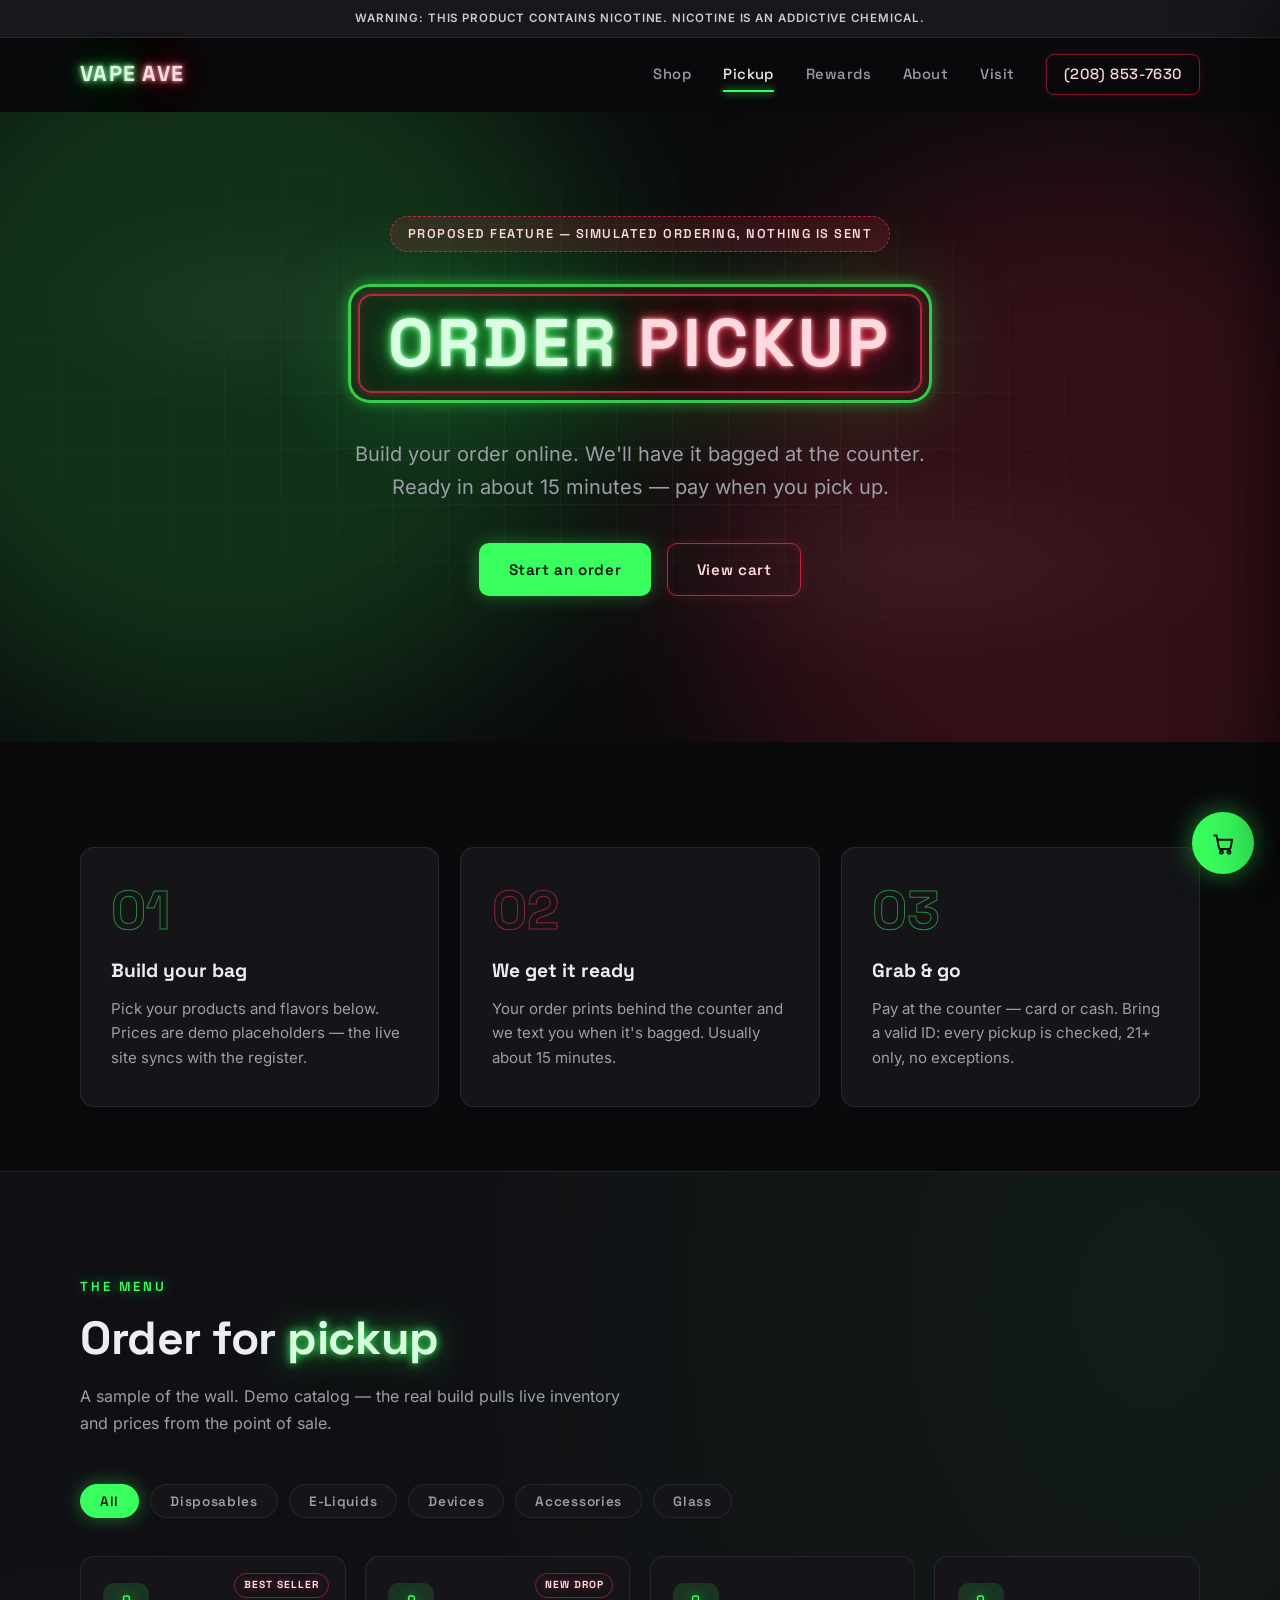
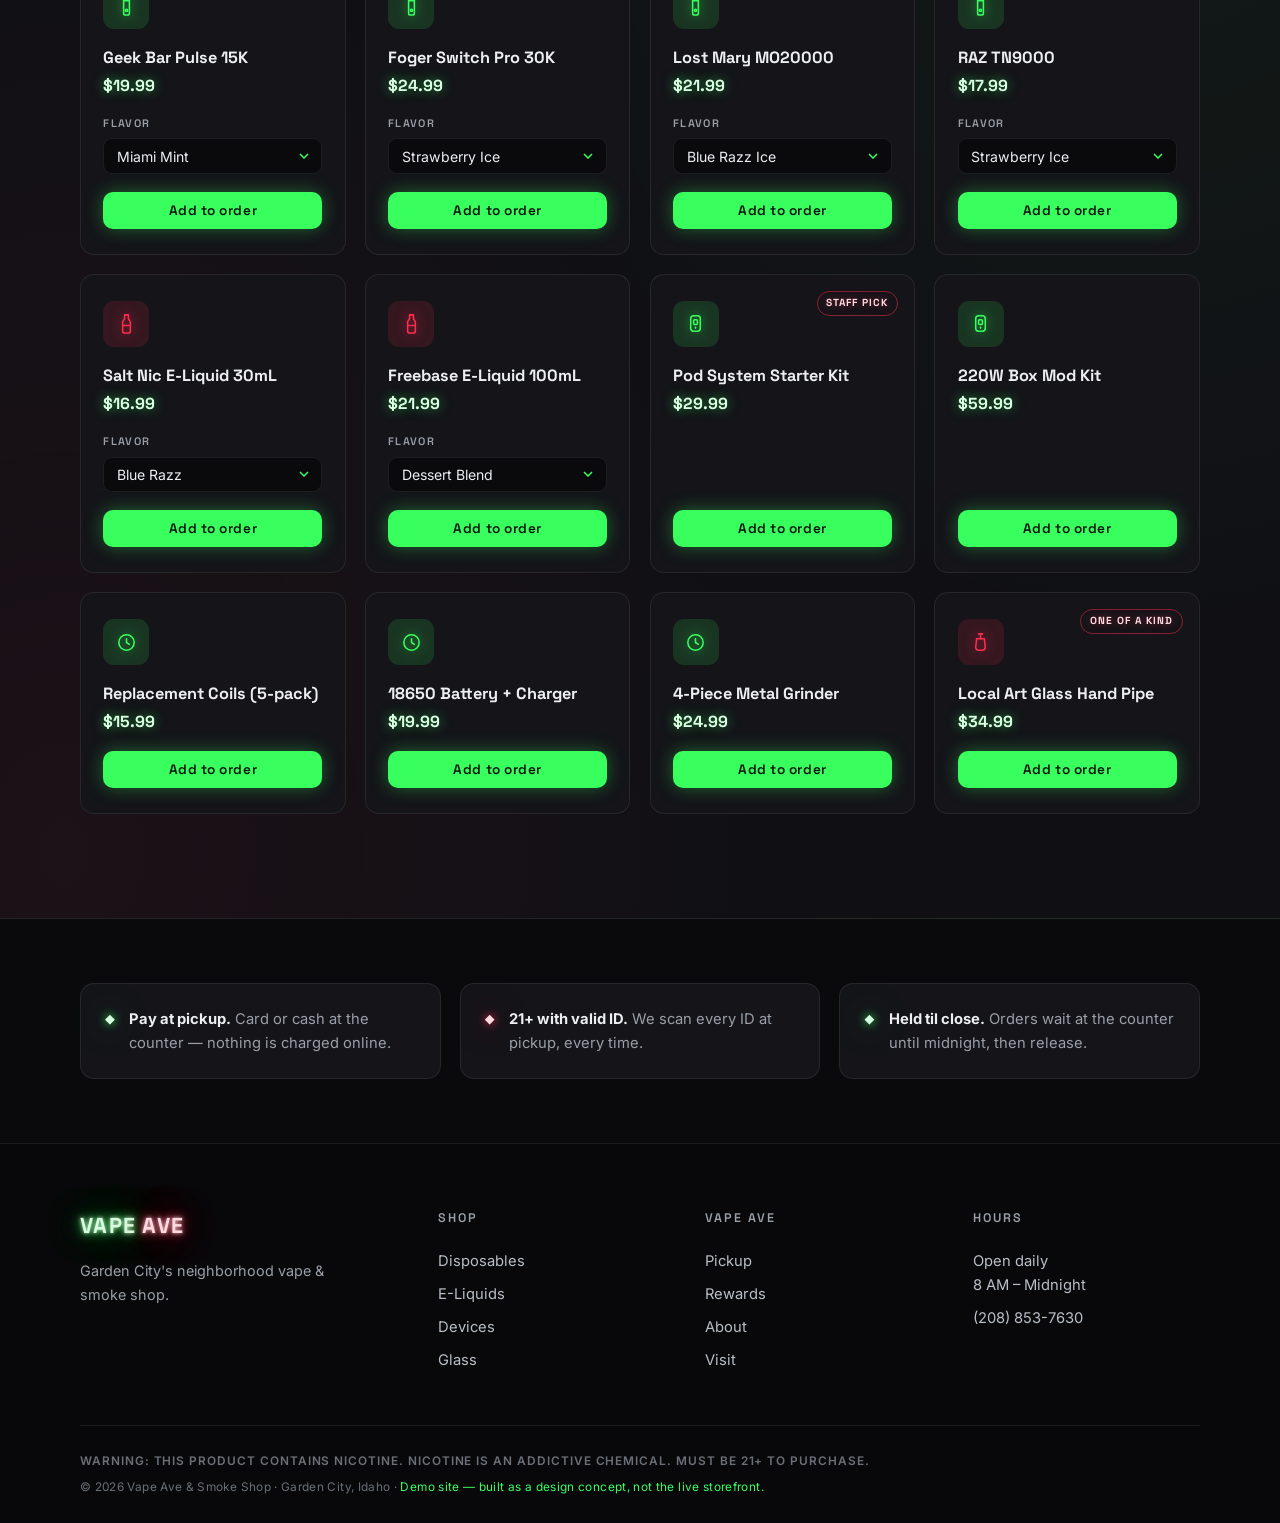
==== order.html @ 8b360c0e "Add neon flicker/vapor animation system and simulated pickup ordering Animations: neon power-on stut" ====
<!DOCTYPE html>
<html lang="en">
<head>
  <meta charset="UTF-8">
  <meta name="viewport" content="width=device-width, initial-scale=1.0">
  <title>Order Pickup — Vape Ave, Garden City, Idaho</title>
  <meta name="description" content="Order ahead from Vape Ave & Smoke Shop and skip the line. Build your order online, pick up at the counter in Garden City, Idaho. Pay at pickup — 21+ with valid ID.">
  <link rel="preload" href="fonts/space-grotesk-var.woff2" as="font" type="font/woff2" crossorigin>
  <link rel="preload" href="fonts/inter-var.woff2" as="font" type="font/woff2" crossorigin>
  <link rel="stylesheet" href="css/style.css">
  <link rel="icon" href="data:image/svg+xml,<svg xmlns='http://www.w3.org/2000/svg' viewBox='0 0 100 100'><text y='.9em' font-size='90'>💨</text></svg>">
</head>
<body>

  <!-- ============ NICOTINE WARNING BAR ============ -->
  <div class="warning-bar" role="note">
    WARNING: This product contains nicotine. Nicotine is an addictive chemical.
  </div>

  <!-- ============ NAV ============ -->
  <header class="nav" id="nav">
    <div class="container nav__inner">
      <a href="index.html" class="nav__logo" aria-label="Vape Ave home">
        <span class="sign sign--nav">
          <span class="sign__green">VAPE</span><span class="sign__red">AVE</span>
        </span>
      </a>
      <nav class="nav__links" id="navLinks" aria-label="Main navigation">
        <a href="index.html#shop">Shop</a>
        <a href="order.html" class="is-active">Pickup</a>
        <a href="rewards.html">Rewards</a>
        <a href="index.html#about">About</a>
        <a href="index.html#visit">Visit</a>
        <a href="tel:+12088537630" class="nav__phone">(208) 853-7630</a>
      </nav>
      <button class="nav__burger" id="navBurger" aria-label="Toggle menu" aria-expanded="false">
        <span></span><span></span><span></span>
      </button>
    </div>
  </header>

  <main>

    <!-- ============ PICKUP HERO ============ -->
    <section class="hero hero--sub">
      <div class="hero__glow hero__glow--green" aria-hidden="true"></div>
      <div class="hero__glow hero__glow--red" aria-hidden="true"></div>
      <div class="hero__grid" aria-hidden="true"></div>
      <div class="hero__cloud hero__cloud--1" aria-hidden="true"></div>
      <div class="hero__cloud hero__cloud--2" aria-hidden="true"></div>
      <div class="hero__vapor" aria-hidden="true">
        <i></i><i></i><i></i><i></i><i></i><i></i><i></i>
      </div>
      <div class="container hero__inner">
        <p class="concept-badge reveal">Proposed feature — simulated ordering, nothing is sent</p>
        <h1 class="hero__sign reveal" aria-label="Order Pickup">
          <span class="sign sign--hero sign--rewards">
            <span class="sign__green">ORDER</span> <span class="sign__red flicker">PICKUP</span>
          </span>
        </h1>
        <p class="hero__tagline reveal">Build your order online. We'll have it bagged at the counter.<br>
        Ready in about 15 minutes — pay when you pick up.</p>
        <div class="hero__cta reveal">
          <a href="#menu" class="btn btn--green">Start an order</a>
          <button class="btn btn--red-outline" data-cart-open>View cart <span class="cart-count" data-cart-count hidden>0</span></button>
        </div>
      </div>
    </section>

    <!-- ============ HOW PICKUP WORKS ============ -->
    <section class="section section--tight">
      <div class="container">
        <div class="steps">
          <div class="step reveal">
            <span class="step__num">01</span>
            <h3>Build your bag</h3>
            <p>Pick your products and flavors below. Prices are demo placeholders — the live site syncs with the register.</p>
          </div>
          <div class="step reveal">
            <span class="step__num">02</span>
            <h3>We get it ready</h3>
            <p>Your order prints behind the counter and we text you when it's bagged. Usually about 15 minutes.</p>
          </div>
          <div class="step reveal">
            <span class="step__num">03</span>
            <h3>Grab &amp; go</h3>
            <p>Pay at the counter — card or cash. Bring a valid ID: every pickup is checked, 21+ only, no exceptions.</p>
          </div>
        </div>
      </div>
    </section>

    <!-- ============ MENU ============ -->
    <section class="section section--menu" id="menu">
      <div class="container">
        <p class="section__eyebrow reveal">The menu</p>
        <h2 class="section__title reveal">Order for <span class="glow-green">pickup</span></h2>
        <p class="section__lede reveal">A sample of the wall. Demo catalog — the real build pulls live inventory and prices from the point of sale.</p>

        <div class="menu-filters reveal" role="tablist" aria-label="Filter products" id="menuFilters">
          <button class="menu-filter is-active" data-filter="all">All</button>
          <button class="menu-filter" data-filter="disposables">Disposables</button>
          <button class="menu-filter" data-filter="eliquids">E-Liquids</button>
          <button class="menu-filter" data-filter="devices">Devices</button>
          <button class="menu-filter" data-filter="accessories">Accessories</button>
          <button class="menu-filter" data-filter="glass">Glass</button>
        </div>

        <div class="product-grid" id="productGrid"><!-- rendered by js/order.js --></div>
      </div>
    </section>

    <!-- ============ PICKUP FINE PRINT ============ -->
    <section class="section section--tight">
      <div class="container">
        <div class="pickup-notes reveal">
          <div class="pickup-note"><i class="glow-green">◆</i><p><strong>Pay at pickup.</strong> Card or cash at the counter — nothing is charged online.</p></div>
          <div class="pickup-note"><i class="glow-red">◆</i><p><strong>21+ with valid ID.</strong> We scan every ID at pickup, every time.</p></div>
          <div class="pickup-note"><i class="glow-green">◆</i><p><strong>Held til close.</strong> Orders wait at the counter until midnight, then release.</p></div>
        </div>
      </div>
    </section>

  </main>

  <!-- ============ CART FAB ============ -->
  <button class="cart-fab" data-cart-open aria-label="Open cart">
    <svg viewBox="0 0 24 24" aria-hidden="true"><path d="M4 5h2l2.2 11.2a1.6 1.6 0 0 0 1.6 1.3h7.6a1.6 1.6 0 0 0 1.6-1.3L20.5 9H7"/><circle cx="10.5" cy="20.5" r="1.4"/><circle cx="17.5" cy="20.5" r="1.4"/></svg>
    <span class="cart-count" data-cart-count hidden>0</span>
  </button>

  <!-- ============ CART DRAWER ============ -->
  <div class="cart-overlay" id="cartOverlay" hidden></div>
  <aside class="cart" id="cartDrawer" aria-label="Pickup order cart" aria-hidden="true">

    <!-- Cart view -->
    <div class="cart__view" id="cartView">
      <header class="cart__head">
        <h2>Your pickup order</h2>
        <button class="cart__close" id="cartClose" aria-label="Close cart">✕</button>
      </header>

      <div class="cart__empty" id="cartEmpty">
        <span aria-hidden="true">💨</span>
        <p>Nothing in the bag yet.</p>
        <button class="btn btn--green btn--sm" id="cartBrowse">Browse the menu</button>
      </div>

      <div class="cart__body" id="cartBody" hidden>
        <ul class="cart__items" id="cartItems"></ul>

        <div class="cart__totals">
          <div class="cart__row"><span>Subtotal</span><strong id="cartSubtotal">$0.00</strong></div>
          <div class="cart__row cart__row--points"><span>◆ Vape Ave Rewards</span><span id="cartPoints">earns 0 pts</span></div>
          <p class="cart__tax-note">Tax calculated at the register. Pay at pickup — card or cash.</p>
        </div>

        <form class="cart__form" id="pickupForm" novalidate>
          <div class="cart__field">
            <label for="puName">Name for the order</label>
            <input type="text" id="puName" placeholder="Ada Countyson" autocomplete="off" required>
          </div>
          <div class="cart__field">
            <label for="puPhone">Mobile (for the "it's ready" text)</label>
            <input type="tel" id="puPhone" placeholder="(208) 555-0134" autocomplete="off" required>
          </div>
          <div class="cart__field">
            <label for="puTime">Pickup time</label>
            <select id="puTime">
              <option value="asap">ASAP — ready in ~15 min</option>
              <option value="30">In 30 minutes</option>
              <option value="60">In 1 hour</option>
              <option value="tonight">This evening</option>
            </select>
          </div>
          <p class="cart__error" id="cartError" hidden></p>
          <button type="submit" class="btn btn--green cart__submit">Place pickup order (demo)</button>
          <p class="cart__disclaimer">Simulated checkout — no order is sent, nothing is stored.</p>
        </form>
      </div>
    </div>

    <!-- Confirmation view -->
    <div class="cart__view cart__confirm" id="cartConfirm" hidden>
      <header class="cart__head">
        <h2>Order in!</h2>
        <button class="cart__close" id="confirmClose" aria-label="Close cart">✕</button>
      </header>
      <div class="confirm">
        <div class="confirm__check" aria-hidden="true">✓</div>
        <p class="confirm__num" id="confirmNum">VA-0000</p>
        <p class="confirm__ready" id="confirmReady">Ready around —</p>
        <div class="confirm__details">
          <p><strong id="confirmName">—</strong>, we'll text <strong id="confirmPhone">—</strong> the moment it's bagged.</p>
          <p>Vape Ave &amp; Smoke Shop<br>7470 W State St, Garden City, ID<br>
          <a class="visit__link" href="https://maps.google.com/?q=Vape+Ave+%26+Smoke+Shop+7470+W+State+St+Garden+City+ID+83714" target="_blank" rel="noopener">Get directions →</a></p>
          <p class="confirm__id">Bring a valid ID — 21+ only. Pay at the counter.</p>
        </div>
        <p class="cart__disclaimer">This was a simulation — no order was actually placed.</p>
        <button class="btn btn--red-outline btn--sm" id="confirmReset">Start a new demo order</button>
      </div>
    </div>
  </aside>

  <!-- Add-to-cart toast -->
  <div class="toast" id="toast" role="status" aria-live="polite"></div>

  <!-- ============ FOOTER ============ -->
  <footer class="footer">
    <div class="container footer__inner">
      <div class="footer__brand">
        <span class="sign sign--nav"><span class="sign__green">VAPE</span><span class="sign__red">AVE</span></span>
        <p>Garden City's neighborhood vape &amp; smoke shop.</p>
      </div>
      <div class="footer__col">
        <h4>Shop</h4>
        <a href="index.html#shop">Disposables</a>
        <a href="index.html#shop">E-Liquids</a>
        <a href="index.html#shop">Devices</a>
        <a href="index.html#shop">Glass</a>
      </div>
      <div class="footer__col">
        <h4>Vape Ave</h4>
        <a href="order.html">Pickup</a>
        <a href="rewards.html">Rewards</a>
        <a href="index.html#about">About</a>
        <a href="index.html#visit">Visit</a>
      </div>
      <div class="footer__col">
        <h4>Hours</h4>
        <p>Open daily<br>8 AM – Midnight</p>
        <a href="tel:+12088537630">(208) 853-7630</a>
      </div>
    </div>
    <div class="container footer__legal">
      <p>WARNING: This product contains nicotine. Nicotine is an addictive chemical. Must be 21+ to purchase.</p>
      <p>© 2026 Vape Ave &amp; Smoke Shop · Garden City, Idaho · <span class="footer__demo">Demo site — built as a design concept, not the live storefront.</span></p>
    </div>
  </footer>

  <script src="js/main.js"></script>
  <script src="js/order.js"></script>
</body>
</html>
---- css/style.css ----
/* ==========================================================================
   VAPE AVE — Garden City, Idaho
   Dual-tone neon (green × red) on deep charcoal.
   ========================================================================== */

/* Self-hosted variable fonts (latin subset) */
@font-face {
  font-family: "Space Grotesk";
  font-style: normal;
  font-weight: 300 700;
  font-display: swap;
  src: url("../fonts/space-grotesk-var.woff2") format("woff2");
}

@font-face {
  font-family: "Inter";
  font-style: normal;
  font-weight: 100 900;
  font-display: swap;
  src: url("../fonts/inter-var.woff2") format("woff2");
}

:root {
  /* Palette */
  --bg: #0a0a0c;
  --bg-raise: #101014;
  --bg-card: #141419;
  --line: rgba(255, 255, 255, 0.08);
  --text: #eceef1;
  --text-dim: #9a9fa8;

  /* Neon green */
  --green: #39ff5e;
  --green-soft: rgba(57, 255, 94, 0.55);
  --green-faint: rgba(57, 255, 94, 0.14);

  /* Neon red */
  --red: #ff2d4d;
  --red-soft: rgba(255, 45, 77, 0.55);
  --red-faint: rgba(255, 45, 77, 0.14);

  /* Type */
  --font-display: "Space Grotesk", system-ui, sans-serif;
  --font-body: "Inter", system-ui, sans-serif;

  --radius: 14px;
  --ease: cubic-bezier(0.22, 1, 0.36, 1);
}

* { margin: 0; padding: 0; box-sizing: border-box; }

html { scroll-behavior: smooth; scroll-padding-top: 90px; }

body {
  background: var(--bg);
  color: var(--text);
  font-family: var(--font-body);
  font-size: 16px;
  line-height: 1.65;
  -webkit-font-smoothing: antialiased;
  overflow-x: hidden;
}

img { max-width: 100%; display: block; }
a { color: inherit; text-decoration: none; }

[hidden] { display: none !important; }

.container {
  width: min(1120px, 92%);
  margin-inline: auto;
}

::selection { background: var(--green); color: #04140a; }

/* ==========================================================================
   NEON SIGN WORDMARK
   ========================================================================== */

.sign {
  font-family: var(--font-display);
  font-weight: 700;
  letter-spacing: 0.06em;
  display: inline-flex;
  align-items: baseline;
  gap: 0.28em;
  white-space: nowrap;
}

.sign__green {
  color: #d7ffe0;
  text-shadow:
    0 0 4px rgba(215, 255, 224, 0.9),
    0 0 12px var(--green),
    0 0 32px var(--green-soft),
    0 0 72px rgba(57, 255, 94, 0.35);
}

.sign__red {
  color: #ffd9df;
  text-shadow:
    0 0 4px rgba(255, 217, 223, 0.9),
    0 0 12px var(--red),
    0 0 32px var(--red-soft),
    0 0 72px rgba(255, 45, 77, 0.35);
}

/* Hero sign: framed like a real storefront sign */
.sign--hero {
  font-size: clamp(3rem, 9.5vw, 6.5rem);
  line-height: 1.05;
  padding: 0.32em 0.55em;
  border: 3px solid rgba(57, 255, 94, 0.8);
  border-radius: 22px;
  position: relative;
  box-shadow:
    0 0 14px rgba(57, 255, 94, 0.45),
    inset 0 0 22px rgba(57, 255, 94, 0.12),
    0 0 90px rgba(57, 255, 94, 0.18);
  background: rgba(8, 12, 9, 0.35);
  backdrop-filter: blur(2px);
}

.sign--hero::after {
  content: "";
  position: absolute;
  inset: 7px;
  border: 2px solid rgba(255, 45, 77, 0.65);
  border-radius: 14px;
  box-shadow:
    0 0 12px rgba(255, 45, 77, 0.4),
    inset 0 0 18px rgba(255, 45, 77, 0.12);
  pointer-events: none;
}

.sign--rewards { font-size: clamp(2rem, 6.5vw, 4.2rem); white-space: normal; text-align: center; }

.sign--nav { font-size: 1.35rem; }
.sign--small { font-size: 2rem; }
.sign--card { font-size: 1rem; }

/* --- Neon animation system ------------------------------------------------
   Power-on stutter when the page loads, then two independent ambient
   flickers (green and red tubes never blink in sync on a real sign),
   plus a random "jolt" the JS fires every few seconds. */

@keyframes signPowerOn {
  0% { opacity: 0.15; }
  7% { opacity: 1; }
  10% { opacity: 0.25; }
  14% { opacity: 1; }
  18% { opacity: 0.4; }
  24% { opacity: 1; }
  28% { opacity: 0.7; }
  33% { opacity: 1; }
  100% { opacity: 1; }
}

@keyframes neonFlicker {
  0%, 100% { opacity: 1; }
  3% { opacity: 0.4; }
  6% { opacity: 1; }
  9% { opacity: 0.6; }
  11% { opacity: 1; }
  62% { opacity: 1; }
  64% { opacity: 0.75; }
  66% { opacity: 1; }
}

@keyframes neonFlickerAlt {
  0%, 100% { opacity: 1; }
  37% { opacity: 1; }
  39% { opacity: 0.55; }
  41% { opacity: 1; }
  43% { opacity: 0.8; }
  45% { opacity: 1; }
  81% { opacity: 1; }
  83% { opacity: 0.7; }
  85% { opacity: 1; }
}

@keyframes joltFlicker {
  0%, 100% { opacity: 1; }
  20% { opacity: 0.45; }
  40% { opacity: 0.9; }
  60% { opacity: 0.55; }
  80% { opacity: 1; }
}

.flicker { animation: neonFlicker 9s linear infinite; }

.sign--hero .sign__green {
  animation: signPowerOn 2s linear 1 both, neonFlickerAlt 13s linear 2s infinite;
}

.sign--hero .sign__red {
  animation: signPowerOn 2.3s linear 1 both, neonFlicker 9s linear 2.3s infinite;
}

/* Whole-sign brown-out, triggered at random intervals from JS */
.hero__sign.is-jolting .sign { animation: joltFlicker 0.22s linear; }

/* Nav + footer wordmark: quick stutter on hover */
.nav__logo:hover .sign__red { animation: joltFlicker 0.35s linear; }

/* ==========================================================================
   VAPOR & CLOUDS
   ========================================================================== */

/* Big soft clouds drifting across the hero */
.hero__cloud {
  position: absolute;
  pointer-events: none;
  opacity: 0.055;
  filter: blur(34px);
  border-radius: 50%;
  background: radial-gradient(ellipse at center, rgba(255, 255, 255, 0.95), transparent 65%);
}

.hero__cloud--1 {
  width: 540px;
  height: 190px;
  top: 16%;
  left: 0;
  animation: cloudDrift 52s linear infinite;
}

.hero__cloud--2 {
  width: 700px;
  height: 230px;
  bottom: 10%;
  right: 0;
  animation: cloudDrift 68s linear -30s infinite reverse;
}

@keyframes cloudDrift {
  from { transform: translateX(-45vw); }
  to { transform: translateX(105vw); }
}

/* Vapor puffs rising from the bottom of the hero, like a slow exhale */
.hero__vapor {
  position: absolute;
  inset: 0;
  overflow: hidden;
  pointer-events: none;
}

.hero__vapor i {
  position: absolute;
  bottom: -140px;
  border-radius: 50%;
  background: radial-gradient(circle at 35% 40%, rgba(255, 255, 255, 0.14), rgba(255, 255, 255, 0.05) 55%, transparent 72%);
  filter: blur(16px);
  animation: vaporRise linear infinite;
  opacity: 0;
}

@keyframes vaporRise {
  0% { transform: translate(0, 0) scale(0.65); opacity: 0; }
  12% { opacity: 0.55; }
  55% { opacity: 0.32; }
  100% { transform: translate(var(--drift, 70px), -115vh) scale(1.7); opacity: 0; }
}

.hero__vapor i:nth-child(1) { left: 6%; width: 110px; height: 110px; animation-duration: 15s; animation-delay: -2s; --drift: 90px; }
.hero__vapor i:nth-child(2) { left: 21%; width: 70px; height: 70px; animation-duration: 11s; animation-delay: -7s; --drift: -60px; }
.hero__vapor i:nth-child(3) { left: 37%; width: 130px; height: 130px; animation-duration: 17s; animation-delay: -12s; --drift: 50px;
  background: radial-gradient(circle at 35% 40%, rgba(57, 255, 94, 0.11), rgba(57, 255, 94, 0.04) 55%, transparent 72%); }
.hero__vapor i:nth-child(4) { left: 52%; width: 85px; height: 85px; animation-duration: 12.5s; animation-delay: -4s; --drift: -80px; }
.hero__vapor i:nth-child(5) { left: 66%; width: 115px; height: 115px; animation-duration: 16s; animation-delay: -9s; --drift: 70px;
  background: radial-gradient(circle at 35% 40%, rgba(255, 45, 77, 0.10), rgba(255, 45, 77, 0.04) 55%, transparent 72%); }
.hero__vapor i:nth-child(6) { left: 80%; width: 65px; height: 65px; animation-duration: 10.5s; animation-delay: -1s; --drift: -50px; }
.hero__vapor i:nth-child(7) { left: 91%; width: 95px; height: 95px; animation-duration: 14s; animation-delay: -6s; --drift: 60px; }

/* Button "exhale" — a vapor puff blooms off the button on hover */
.btn { position: relative; }

.btn::before {
  content: "";
  position: absolute;
  inset: 0;
  border-radius: inherit;
  pointer-events: none;
  opacity: 0;
  filter: blur(12px);
}

.btn--green:hover::before,
.btn--red:hover::before,
.btn--red-outline:hover::before {
  animation: buttonPuff 0.75s var(--ease);
}

.btn--green::before { background: radial-gradient(circle, rgba(57, 255, 94, 0.5), transparent 70%); }
.btn--red::before, .btn--red-outline::before { background: radial-gradient(circle, rgba(255, 45, 77, 0.45), transparent 70%); }

@keyframes buttonPuff {
  0% { opacity: 0.85; transform: scale(0.75); }
  100% { opacity: 0; transform: scale(2); }
}

@media (prefers-reduced-motion: reduce) {
  .flicker,
  .sign--hero .sign__green,
  .sign--hero .sign__red,
  .hero__sign.is-jolting .sign,
  .nav__logo:hover .sign__red,
  .hero__cloud,
  .hero__vapor i,
  .ticker__track i,
  .rewards-banner__card,
  .btn::before { animation: none !important; }
  .hero__vapor { display: none; }
  html { scroll-behavior: auto; }
}

/* Inline glow text helpers */
.glow-green {
  color: #d7ffe0;
  text-shadow: 0 0 10px var(--green), 0 0 34px var(--green-soft);
}

.glow-red {
  color: #ffd9df;
  text-shadow: 0 0 10px var(--red), 0 0 34px var(--red-soft);
}

/* ==========================================================================
   BUTTONS
   ========================================================================== */

.btn {
  display: inline-block;
  font-family: var(--font-display);
  font-weight: 600;
  font-size: 0.95rem;
  letter-spacing: 0.04em;
  padding: 0.85em 1.9em;
  border-radius: 10px;
  border: 1px solid transparent;
  cursor: pointer;
  transition: transform 0.25s var(--ease), box-shadow 0.25s var(--ease),
    background 0.25s var(--ease), color 0.25s var(--ease);
}

.btn--sm { padding: 0.65em 1.4em; font-size: 0.85rem; }

.btn--green {
  background: var(--green);
  color: #04140a;
  box-shadow: 0 0 18px rgba(57, 255, 94, 0.35);
}
.btn--green:hover {
  transform: translateY(-2px);
  box-shadow: 0 0 34px rgba(57, 255, 94, 0.6), 0 6px 22px rgba(0, 0, 0, 0.45);
}

.btn--red {
  background: var(--red);
  color: #fff;
  box-shadow: 0 0 18px rgba(255, 45, 77, 0.35);
}
.btn--red:hover {
  transform: translateY(-2px);
  box-shadow: 0 0 34px rgba(255, 45, 77, 0.6), 0 6px 22px rgba(0, 0, 0, 0.45);
}

.btn--red-outline {
  background: transparent;
  color: #ffd9df;
  border-color: rgba(255, 45, 77, 0.7);
  box-shadow: 0 0 12px rgba(255, 45, 77, 0.18), inset 0 0 12px rgba(255, 45, 77, 0.08);
}
.btn--red-outline:hover {
  transform: translateY(-2px);
  background: var(--red-faint);
  box-shadow: 0 0 26px rgba(255, 45, 77, 0.4);
}

.btn--ghost-red {
  background: transparent;
  color: var(--text-dim);
  border-color: var(--line);
}
.btn--ghost-red:hover { color: #ffd9df; border-color: rgba(255, 45, 77, 0.6); }

/* ==========================================================================
   AGE GATE
   ========================================================================== */

.age-gate {
  position: fixed;
  inset: 0;
  z-index: 100;
  background: rgba(5, 5, 7, 0.92);
  backdrop-filter: blur(10px);
  display: flex;
  align-items: center;
  justify-content: center;
  padding: 1.5rem;
  opacity: 1;
  transition: opacity 0.45s var(--ease), visibility 0.45s;
}

.age-gate.is-hidden { opacity: 0; visibility: hidden; pointer-events: none; }

.age-gate__card {
  background: var(--bg-raise);
  border: 1px solid var(--line);
  border-radius: 20px;
  padding: 3rem 2.5rem;
  max-width: 460px;
  text-align: center;
  box-shadow: 0 0 60px rgba(57, 255, 94, 0.08), 0 30px 60px rgba(0, 0, 0, 0.6);
}

.age-gate__card h2 {
  font-family: var(--font-display);
  font-size: 1.7rem;
  margin: 1.2rem 0 0.5rem;
}

.age-gate__card > p { color: var(--text-dim); font-size: 0.95rem; }

.age-gate__actions {
  display: flex;
  gap: 0.8rem;
  justify-content: center;
  margin: 1.6rem 0 1.4rem;
  flex-wrap: wrap;
}

.age-gate__warning {
  font-size: 0.72rem;
  letter-spacing: 0.05em;
  color: var(--text-dim);
  text-transform: uppercase;
  border-top: 1px solid var(--line);
  padding-top: 1.1rem;
}

/* ==========================================================================
   WARNING BAR + NAV
   ========================================================================== */

.warning-bar {
  background: #17171c;
  color: #c8ccd4;
  text-align: center;
  font-size: 0.72rem;
  font-weight: 600;
  letter-spacing: 0.08em;
  text-transform: uppercase;
  padding: 0.55rem 1rem;
  border-bottom: 1px solid var(--line);
}

.nav {
  position: sticky;
  top: 0;
  z-index: 50;
  background: rgba(10, 10, 12, 0.82);
  backdrop-filter: blur(14px);
  border-bottom: 1px solid transparent;
  transition: border-color 0.3s, background 0.3s;
}

.nav.is-scrolled { border-bottom-color: var(--line); background: rgba(10, 10, 12, 0.94); }

.nav__inner {
  display: flex;
  align-items: center;
  justify-content: space-between;
  padding: 1rem 0;
}

.nav__links {
  display: flex;
  align-items: center;
  gap: 2rem;
}

.nav__links a {
  font-family: var(--font-display);
  font-size: 0.92rem;
  font-weight: 500;
  letter-spacing: 0.03em;
  color: var(--text-dim);
  position: relative;
  transition: color 0.25s;
}

.nav__links a::after {
  content: "";
  position: absolute;
  left: 0;
  bottom: -6px;
  width: 100%;
  height: 2px;
  background: var(--green);
  box-shadow: 0 0 8px var(--green);
  transform: scaleX(0);
  transform-origin: left;
  transition: transform 0.3s var(--ease);
}

.nav__links a:hover, .nav__links a.is-active { color: var(--text); }
.nav__links a:hover::after, .nav__links a.is-active::after { transform: scaleX(1); }

.nav__phone {
  color: #ffd9df !important;
  border: 1px solid rgba(255, 45, 77, 0.5);
  padding: 0.5em 1.1em;
  border-radius: 8px;
  box-shadow: 0 0 10px rgba(255, 45, 77, 0.15);
  transition: box-shadow 0.25s, background 0.25s;
}
.nav__phone::after { display: none; }
.nav__phone:hover { background: var(--red-faint); box-shadow: 0 0 22px rgba(255, 45, 77, 0.35); }

.nav__burger {
  display: none;
  flex-direction: column;
  gap: 5px;
  background: none;
  border: none;
  cursor: pointer;
  padding: 6px;
}

.nav__burger span {
  width: 24px;
  height: 2px;
  background: var(--text);
  transition: transform 0.3s var(--ease), opacity 0.3s;
}

/* ==========================================================================
   HERO
   ========================================================================== */

.hero {
  position: relative;
  min-height: calc(100vh - 110px);
  display: flex;
  align-items: center;
  justify-content: center;
  overflow: hidden;
  text-align: center;
  padding: 5rem 0 6rem;
}

.hero--sub { min-height: 70vh; padding: 4rem 0; }

.hero__glow {
  position: absolute;
  width: 60vw;
  height: 60vw;
  max-width: 760px;
  max-height: 760px;
  border-radius: 50%;
  filter: blur(90px);
  opacity: 0.16;
  pointer-events: none;
}

.hero__glow--green { background: var(--green); top: -22%; left: -12%; }
.hero__glow--red { background: var(--red); bottom: -28%; right: -14%; }

.hero__grid {
  position: absolute;
  inset: 0;
  background-image:
    linear-gradient(rgba(255, 255, 255, 0.035) 1px, transparent 1px),
    linear-gradient(90deg, rgba(255, 255, 255, 0.035) 1px, transparent 1px);
  background-size: 56px 56px;
  mask-image: radial-gradient(ellipse 75% 65% at 50% 45%, black 25%, transparent 75%);
  -webkit-mask-image: radial-gradient(ellipse 75% 65% at 50% 45%, black 25%, transparent 75%);
  pointer-events: none;
}

.hero__inner { position: relative; z-index: 1; }

.hero__eyebrow, .section__eyebrow {
  font-family: var(--font-display);
  font-size: 0.82rem;
  font-weight: 600;
  letter-spacing: 0.22em;
  text-transform: uppercase;
  color: var(--green);
  text-shadow: 0 0 12px var(--green-soft);
  margin-bottom: 1.6rem;
}

.section__eyebrow { margin-bottom: 0.9rem; }

.hero__sign { margin-bottom: 2.2rem; }

.hero__tagline {
  font-size: clamp(1.05rem, 2vw, 1.25rem);
  color: var(--text-dim);
  max-width: 620px;
  margin: 0 auto 2.4rem;
}

.hero__cta {
  display: flex;
  gap: 1rem;
  justify-content: center;
  flex-wrap: wrap;
  margin-bottom: 2.6rem;
}

.hero__proof {
  display: inline-flex;
  align-items: center;
  gap: 0.7rem;
  font-size: 0.95rem;
  color: var(--text-dim);
  background: var(--bg-card);
  border: 1px solid var(--line);
  border-radius: 999px;
  padding: 0.55em 1.4em;
}

.hero__proof strong { color: var(--text); }

.stars {
  color: var(--green);
  text-shadow: 0 0 10px var(--green-soft);
  letter-spacing: 0.12em;
  font-size: 0.9em;
}

.hero__scroll {
  position: absolute;
  bottom: 2rem;
  left: 50%;
  transform: translateX(-50%);
  width: 22px;
  height: 36px;
  border: 2px solid rgba(255, 255, 255, 0.22);
  border-radius: 12px;
}

.hero__scroll span {
  position: absolute;
  top: 6px;
  left: 50%;
  width: 4px;
  height: 7px;
  margin-left: -2px;
  border-radius: 3px;
  background: var(--green);
  box-shadow: 0 0 8px var(--green);
  animation: scrollHint 2.2s var(--ease) infinite;
}

@keyframes scrollHint {
  0% { transform: translateY(0); opacity: 1; }
  70% { transform: translateY(12px); opacity: 0; }
  100% { transform: translateY(0); opacity: 0; }
}

.concept-badge {
  display: inline-block;
  font-family: var(--font-display);
  font-size: 0.8rem;
  font-weight: 600;
  letter-spacing: 0.12em;
  text-transform: uppercase;
  color: #ffd9df;
  border: 1px dashed rgba(255, 45, 77, 0.65);
  border-radius: 999px;
  padding: 0.5em 1.3em;
  margin-bottom: 2rem;
  background: var(--red-faint);
}

/* ==========================================================================
   FLAVOR TICKER
   ========================================================================== */

.ticker {
  border-block: 1px solid var(--line);
  background: var(--bg-raise);
  overflow: hidden;
  padding: 0.9rem 0;
}

.ticker__track {
  display: flex;
  align-items: center;
  gap: 2.2rem;
  width: max-content;
  animation: tickerScroll 36s linear infinite;
}

.ticker:hover .ticker__track { animation-play-state: paused; }

.ticker__track span {
  font-family: var(--font-display);
  font-weight: 600;
  font-size: 0.92rem;
  letter-spacing: 0.14em;
  text-transform: uppercase;
  color: var(--text-dim);
  white-space: nowrap;
}

.ticker__track i {
  font-style: normal;
  font-size: 0.6rem;
  color: var(--green);
  text-shadow: 0 0 8px var(--green-soft);
  animation: diamondPulse 2.6s ease-in-out infinite;
}

.ticker__track i:nth-of-type(even) {
  color: var(--red);
  text-shadow: 0 0 8px var(--red-soft);
  animation-delay: 1.3s;
}

@keyframes diamondPulse {
  0%, 100% { opacity: 0.55; }
  50% { opacity: 1; }
}

@keyframes tickerScroll {
  from { transform: translateX(0); }
  to { transform: translateX(-50%); }
}

/* ==========================================================================
   SECTIONS
   ========================================================================== */

.section { padding: 6.5rem 0; }

.section__title {
  font-family: var(--font-display);
  font-size: clamp(1.9rem, 4.2vw, 2.9rem);
  font-weight: 700;
  line-height: 1.15;
  letter-spacing: -0.01em;
  margin-bottom: 1.1rem;
}

.section__lede {
  color: var(--text-dim);
  max-width: 560px;
  margin-bottom: 3rem;
}

/* ==========================================================================
   CATEGORY GRID
   ========================================================================== */

.cat-grid {
  display: grid;
  grid-template-columns: repeat(3, 1fr);
  gap: 1.3rem;
}

.cat-card {
  position: relative;
  background: var(--bg-card);
  border: 1px solid var(--line);
  border-radius: var(--radius);
  padding: 2rem 1.8rem;
  overflow: hidden;
  transition: transform 0.35s var(--ease), border-color 0.35s, box-shadow 0.35s;
}

.cat-card::before {
  content: "";
  position: absolute;
  top: 0;
  left: 0;
  width: 100%;
  height: 2px;
  background: linear-gradient(90deg, var(--green), var(--red));
  opacity: 0;
  transition: opacity 0.35s;
}

.cat-card:hover {
  transform: translateY(-6px);
  border-color: rgba(57, 255, 94, 0.35);
  box-shadow: 0 14px 40px rgba(0, 0, 0, 0.5), 0 0 30px rgba(57, 255, 94, 0.08);
}

.cat-card:nth-child(even):hover {
  border-color: rgba(255, 45, 77, 0.35);
  box-shadow: 0 14px 40px rgba(0, 0, 0, 0.5), 0 0 30px rgba(255, 45, 77, 0.08);
}

.cat-card:hover::before { opacity: 1; }

.cat-card__icon {
  width: 52px;
  height: 52px;
  border-radius: 12px;
  background: var(--green-faint);
  display: flex;
  align-items: center;
  justify-content: center;
  margin-bottom: 1.3rem;
}

.cat-card:nth-child(even) .cat-card__icon { background: var(--red-faint); }

.cat-card__icon svg {
  width: 26px;
  height: 26px;
  fill: none;
  stroke: var(--green);
  stroke-width: 1.6;
  stroke-linecap: round;
  stroke-linejoin: round;
  filter: drop-shadow(0 0 6px var(--green-soft));
}

.cat-card:nth-child(even) .cat-card__icon svg {
  stroke: var(--red);
  filter: drop-shadow(0 0 6px var(--red-soft));
}

.cat-card h3 {
  font-family: var(--font-display);
  font-size: 1.22rem;
  margin-bottom: 0.5rem;
}

.cat-card p { color: var(--text-dim); font-size: 0.93rem; margin-bottom: 1.2rem; }

.cat-card__tag {
  font-family: var(--font-display);
  font-size: 0.72rem;
  font-weight: 600;
  letter-spacing: 0.1em;
  text-transform: uppercase;
  color: var(--green);
  border: 1px solid rgba(57, 255, 94, 0.35);
  border-radius: 999px;
  padding: 0.35em 1em;
}

.cat-card:nth-child(even) .cat-card__tag {
  color: #ffd9df;
  border-color: rgba(255, 45, 77, 0.4);
}

.cat-card--cta {
  display: flex;
  flex-direction: column;
  justify-content: center;
  align-items: flex-start;
  background: linear-gradient(140deg, rgba(57, 255, 94, 0.07), rgba(255, 45, 77, 0.07));
  border-style: dashed;
}

.cat-card--cta h3 { font-size: 1.35rem; }

/* Brands strip */
.brands {
  margin-top: 3.5rem;
  border: 1px solid var(--line);
  border-radius: var(--radius);
  background: var(--bg-raise);
  padding: 1.4rem 2rem;
  display: flex;
  align-items: center;
  gap: 2rem;
  flex-wrap: wrap;
}

.brands__label {
  font-family: var(--font-display);
  font-size: 0.72rem;
  font-weight: 600;
  letter-spacing: 0.16em;
  text-transform: uppercase;
  color: var(--text-dim);
  flex-shrink: 0;
}

.brands__row {
  display: flex;
  gap: 2.2rem;
  flex-wrap: wrap;
}

.brands__row span {
  font-family: var(--font-display);
  font-weight: 700;
  letter-spacing: 0.12em;
  color: #565b64;
  transition: color 0.3s, text-shadow 0.3s;
  cursor: default;
}

.brands__row span:hover {
  color: #d7ffe0;
  text-shadow: 0 0 14px var(--green-soft);
}

/* ==========================================================================
   REWARDS BANNER (homepage) + LOYALTY CARD
   ========================================================================== */

.section--rewards {
  background:
    radial-gradient(ellipse 60% 90% at 85% 20%, rgba(255, 45, 77, 0.07), transparent),
    radial-gradient(ellipse 60% 90% at 10% 90%, rgba(57, 255, 94, 0.06), transparent),
    var(--bg-raise);
  border-block: 1px solid var(--line);
}

.rewards-banner {
  position: relative;
  display: grid;
  grid-template-columns: 1.15fr 0.85fr;
  gap: 3.5rem;
  align-items: center;
}

.rewards-banner__badge {
  position: absolute;
  top: -3.2rem;
  left: 0;
  font-family: var(--font-display);
  font-size: 0.75rem;
  font-weight: 600;
  letter-spacing: 0.14em;
  text-transform: uppercase;
  color: #ffd9df;
  border: 1px dashed rgba(255, 45, 77, 0.6);
  border-radius: 999px;
  padding: 0.4em 1.2em;
  background: var(--red-faint);
}

.rewards-banner__body > p { color: var(--text-dim); max-width: 480px; margin-bottom: 1.8rem; }

.rewards-banner__points {
  display: flex;
  gap: 1rem;
  flex-wrap: wrap;
  margin-bottom: 2rem;
}

.point-pill {
  background: var(--bg-card);
  border: 1px solid var(--line);
  border-radius: 12px;
  padding: 0.8rem 1.3rem;
  display: flex;
  flex-direction: column;
  min-width: 110px;
}

.point-pill strong {
  font-family: var(--font-display);
  font-size: 1.15rem;
  color: #d7ffe0;
  text-shadow: 0 0 12px var(--green-soft);
}

.point-pill span { font-size: 0.78rem; color: var(--text-dim); }

/* Loyalty card mock — floats gently, as if riding a cloud */
.rewards-banner__card { animation: cardFloat 6.5s ease-in-out infinite; }

@keyframes cardFloat {
  0%, 100% { transform: translateY(0); }
  50% { transform: translateY(-9px); }
}

.loyalty-card {
  background: linear-gradient(150deg, #16161c 0%, #101014 55%, #191016 100%);
  border: 1px solid var(--line);
  border-radius: 18px;
  padding: 1.8rem;
  max-width: 380px;
  margin-inline: auto;
  box-shadow:
    0 30px 60px rgba(0, 0, 0, 0.55),
    0 0 40px rgba(57, 255, 94, 0.06),
    0 0 40px rgba(255, 45, 77, 0.05);
  transform: rotate(-2.5deg);
  transition: transform 0.4s var(--ease), box-shadow 0.4s var(--ease);
}

.loyalty-card:hover {
  transform: rotate(0deg) translateY(-4px);
  box-shadow:
    0 36px 70px rgba(0, 0, 0, 0.6),
    0 0 60px rgba(57, 255, 94, 0.12),
    0 0 60px rgba(255, 45, 77, 0.08);
}

.loyalty-card__top {
  display: flex;
  justify-content: space-between;
  align-items: center;
  margin-bottom: 1.8rem;
}

.loyalty-card__tier {
  font-family: var(--font-display);
  font-size: 0.72rem;
  font-weight: 700;
  letter-spacing: 0.2em;
  color: #ffd9df;
  border: 1px solid rgba(255, 45, 77, 0.6);
  border-radius: 6px;
  padding: 0.3em 0.8em;
  text-shadow: 0 0 8px var(--red-soft);
}

.loyalty-card__points em {
  font-family: var(--font-display);
  font-style: normal;
  font-size: 3rem;
  font-weight: 700;
  color: #d7ffe0;
  text-shadow: 0 0 16px var(--green-soft);
  line-height: 1;
}

.loyalty-card__points span {
  display: block;
  font-size: 0.8rem;
  letter-spacing: 0.18em;
  text-transform: uppercase;
  color: var(--text-dim);
  margin: 0.4rem 0 1.4rem;
}

.loyalty-card__bar {
  height: 8px;
  border-radius: 6px;
  background: rgba(255, 255, 255, 0.07);
  overflow: hidden;
  margin-bottom: 1.1rem;
}

.loyalty-card__bar i {
  display: block;
  height: 100%;
  border-radius: 6px;
  background: linear-gradient(90deg, var(--green), #a8ff5e);
  box-shadow: 0 0 12px var(--green-soft);
}

.loyalty-card__bottom {
  display: flex;
  justify-content: space-between;
  font-size: 0.74rem;
  color: var(--text-dim);
}

/* ==========================================================================
   ABOUT
   ========================================================================== */

.about {
  display: grid;
  grid-template-columns: 1.2fr 0.8fr;
  gap: 4rem;
  align-items: center;
}

.about__text > p { color: var(--text-dim); margin-bottom: 1.1rem; max-width: 520px; }

.about__list { list-style: none; margin-top: 1.8rem; }

.about__list li {
  display: flex;
  align-items: center;
  gap: 0.8rem;
  padding: 0.55rem 0;
  font-size: 0.97rem;
}

.about__list i {
  font-style: normal;
  font-size: 0.65rem;
  color: var(--green);
  text-shadow: 0 0 8px var(--green-soft);
}

.about__list li:nth-child(even) i {
  color: var(--red);
  text-shadow: 0 0 8px var(--red-soft);
}

.about__stats {
  display: grid;
  grid-template-columns: 1fr 1fr;
  gap: 1.2rem;
}

.stat {
  background: var(--bg-card);
  border: 1px solid var(--line);
  border-radius: var(--radius);
  padding: 1.8rem 1.4rem;
  text-align: center;
  transition: transform 0.3s var(--ease), border-color 0.3s;
}

.stat:hover { transform: translateY(-4px); border-color: rgba(57, 255, 94, 0.3); }
.stat:nth-child(even):hover { border-color: rgba(255, 45, 77, 0.3); }

.stat em {
  font-family: var(--font-display);
  font-style: normal;
  font-size: 2.4rem;
  font-weight: 700;
  color: #d7ffe0;
  text-shadow: 0 0 16px var(--green-soft);
  line-height: 1.1;
  display: block;
}

.stat:nth-child(even) em {
  color: #ffd9df;
  text-shadow: 0 0 16px var(--red-soft);
}

.stat span {
  font-size: 0.8rem;
  color: var(--text-dim);
  letter-spacing: 0.04em;
}

/* ==========================================================================
   REVIEWS
   ========================================================================== */

.section--reviews { background: var(--bg-raise); border-block: 1px solid var(--line); }

.review-grid {
  display: grid;
  grid-template-columns: repeat(3, 1fr);
  gap: 1.3rem;
  margin-top: 2.6rem;
}

.review {
  background: var(--bg-card);
  border: 1px solid var(--line);
  border-radius: var(--radius);
  padding: 1.9rem 1.7rem;
  transition: transform 0.3s var(--ease), border-color 0.3s;
}

.review:hover { transform: translateY(-4px); border-color: rgba(57, 255, 94, 0.28); }

.review .stars { display: block; margin-bottom: 1rem; }

.review p { font-size: 0.95rem; color: var(--text); margin-bottom: 1.1rem; }

.review footer { font-size: 0.8rem; color: var(--text-dim); }

.review-note {
  margin-top: 2rem;
  font-size: 0.78rem;
  color: #6a6f78;
  font-style: italic;
}

/* ==========================================================================
   VISIT
   ========================================================================== */

.visit {
  display: grid;
  grid-template-columns: repeat(3, 1fr);
  gap: 1.3rem;
  margin-top: 2.6rem;
}

.visit__card {
  background: var(--bg-card);
  border: 1px solid var(--line);
  border-radius: var(--radius);
  padding: 2rem 1.8rem;
  transition: transform 0.3s var(--ease), border-color 0.3s, box-shadow 0.3s;
}

.visit__card:hover {
  transform: translateY(-4px);
  border-color: rgba(57, 255, 94, 0.3);
  box-shadow: 0 0 26px rgba(57, 255, 94, 0.07);
}

.visit__card h3 {
  font-family: var(--font-display);
  font-size: 0.8rem;
  font-weight: 600;
  letter-spacing: 0.18em;
  text-transform: uppercase;
  color: var(--green);
  text-shadow: 0 0 10px var(--green-soft);
  margin-bottom: 1rem;
}

.visit__card p { color: var(--text); margin-bottom: 0.6rem; }

.visit__link {
  color: #d7ffe0;
  font-weight: 600;
  transition: text-shadow 0.25s;
}

.visit__link:hover { text-shadow: 0 0 14px var(--green-soft); }

.visit__hours { display: flex; flex-direction: column; gap: 0.15rem; }
.visit__hours span { color: var(--text-dim); font-size: 0.85rem; }

.visit__open {
  display: inline-block;
  font-family: var(--font-display);
  font-size: 0.78rem;
  font-weight: 600;
  letter-spacing: 0.1em;
  text-transform: uppercase;
  color: #d7ffe0;
  border: 1px solid rgba(57, 255, 94, 0.45);
  border-radius: 999px;
  padding: 0.35em 1em;
  text-shadow: 0 0 8px var(--green-soft);
  margin-top: 0.4rem;
}

.visit__open.is-closed {
  color: #ffd9df;
  border-color: rgba(255, 45, 77, 0.5);
  text-shadow: 0 0 8px var(--red-soft);
}

/* ==========================================================================
   REWARDS PAGE
   ========================================================================== */

.steps {
  display: grid;
  grid-template-columns: repeat(3, 1fr);
  gap: 1.3rem;
  margin-top: 2.6rem;
}

.step {
  background: var(--bg-card);
  border: 1px solid var(--line);
  border-radius: var(--radius);
  padding: 2.2rem 1.9rem;
  position: relative;
  overflow: hidden;
  transition: transform 0.35s var(--ease), border-color 0.35s;
}

.step:hover { transform: translateY(-6px); border-color: rgba(57, 255, 94, 0.3); }
.step:nth-child(2):hover { border-color: rgba(255, 45, 77, 0.3); }

.step__num {
  font-family: var(--font-display);
  font-size: 3.4rem;
  font-weight: 700;
  line-height: 1;
  display: block;
  margin-bottom: 1.1rem;
  color: transparent;
  -webkit-text-stroke: 1px rgba(57, 255, 94, 0.5);
}

.step:nth-child(2) .step__num { -webkit-text-stroke-color: rgba(255, 45, 77, 0.55); }

.step h3 { font-family: var(--font-display); font-size: 1.2rem; margin-bottom: 0.6rem; }
.step p { color: var(--text-dim); font-size: 0.94rem; }

/* Redemption */
.redeem {
  display: grid;
  grid-template-columns: 1.05fr 0.95fr;
  gap: 3.5rem;
  align-items: start;
}

.redeem__text > p { color: var(--text-dim); max-width: 460px; margin-bottom: 2rem; }

.redeem__rows { display: flex; flex-direction: column; gap: 0.8rem; }

.redeem-row {
  display: flex;
  align-items: center;
  gap: 1.4rem;
  background: var(--bg-card);
  border: 1px solid var(--line);
  border-radius: 12px;
  padding: 1rem 1.5rem;
  transition: transform 0.3s var(--ease), border-color 0.3s;
}

.redeem-row:hover { transform: translateX(6px); border-color: rgba(57, 255, 94, 0.35); }

.redeem-row em {
  font-family: var(--font-display);
  font-style: normal;
  font-weight: 700;
  font-size: 1.05rem;
  color: #d7ffe0;
  text-shadow: 0 0 12px var(--green-soft);
  min-width: 86px;
}

.redeem-row span { color: var(--text); }

.redeem__perks { display: flex; flex-direction: column; gap: 1.2rem; }

.perk {
  background: var(--bg-card);
  border: 1px solid var(--line);
  border-radius: var(--radius);
  padding: 1.6rem 1.7rem;
  transition: transform 0.3s var(--ease), border-color 0.3s;
}

.perk:hover { transform: translateY(-4px); border-color: rgba(255, 45, 77, 0.3); }

.perk h4 {
  font-family: var(--font-display);
  font-size: 1.02rem;
  margin-bottom: 0.4rem;
  display: flex;
  align-items: center;
  gap: 0.6rem;
}

.perk p { color: var(--text-dim); font-size: 0.92rem; }

/* Why grid */
.why-grid {
  display: grid;
  grid-template-columns: repeat(3, 1fr);
  gap: 1.3rem;
  margin-top: 2.6rem;
}

.why {
  background: var(--bg-card);
  border: 1px solid var(--line);
  border-radius: var(--radius);
  padding: 2.2rem 1.9rem;
  transition: transform 0.3s var(--ease), border-color 0.3s;
}

.why:hover { transform: translateY(-5px); border-color: rgba(57, 255, 94, 0.3); }
.why:nth-child(2):hover { border-color: rgba(255, 45, 77, 0.3); }

.why em {
  font-family: var(--font-display);
  font-style: normal;
  font-size: 2.6rem;
  font-weight: 700;
  display: block;
  margin-bottom: 0.8rem;
  color: #d7ffe0;
  text-shadow: 0 0 18px var(--green-soft);
}

.why:nth-child(2) em { color: #ffd9df; text-shadow: 0 0 18px var(--red-soft); }

.why p { color: var(--text-dim); font-size: 0.94rem; }

/* Join / mock signup */
.section--join {
  background:
    radial-gradient(ellipse 55% 80% at 15% 15%, rgba(57, 255, 94, 0.06), transparent),
    radial-gradient(ellipse 55% 80% at 90% 90%, rgba(255, 45, 77, 0.06), transparent),
    var(--bg-raise);
  border-block: 1px solid var(--line);
}

.join {
  display: grid;
  grid-template-columns: 1fr 1fr;
  gap: 3.5rem;
  align-items: center;
}

.join__text > p { color: var(--text-dim); max-width: 440px; }

.join__form {
  background: var(--bg-card);
  border: 1px solid var(--line);
  border-radius: 18px;
  padding: 2.4rem 2.2rem;
  display: flex;
  flex-direction: column;
  gap: 0.5rem;
  box-shadow: 0 24px 50px rgba(0, 0, 0, 0.45);
}

.join__form label {
  font-family: var(--font-display);
  font-size: 0.8rem;
  font-weight: 600;
  letter-spacing: 0.1em;
  text-transform: uppercase;
  color: var(--text-dim);
  margin-top: 0.8rem;
}

.join__form input[type="text"],
.join__form input[type="tel"] {
  background: var(--bg);
  border: 1px solid var(--line);
  border-radius: 10px;
  padding: 0.85em 1.1em;
  color: var(--text);
  font-family: var(--font-body);
  font-size: 0.95rem;
  transition: border-color 0.25s, box-shadow 0.25s;
}

.join__form input:focus {
  outline: none;
  border-color: rgba(57, 255, 94, 0.55);
  box-shadow: 0 0 0 3px rgba(57, 255, 94, 0.12);
}

.join__check {
  display: flex !important;
  flex-direction: row;
  align-items: center;
  gap: 0.7rem;
  text-transform: none !important;
  letter-spacing: 0 !important;
  font-family: var(--font-body) !important;
  font-size: 0.88rem !important;
  font-weight: 400 !important;
  margin: 1.1rem 0 1.2rem !important;
  cursor: pointer;
}

.join__check input { accent-color: var(--green); width: 17px; height: 17px; cursor: pointer; }

.join__success {
  margin-top: 1.1rem;
  font-size: 0.88rem;
  color: #d7ffe0;
  text-shadow: 0 0 10px var(--green-soft);
}

.join__form .btn { margin-top: 0.2rem; }

/* ==========================================================================
   PICKUP / ORDERING
   ========================================================================== */

.section--tight { padding: 4rem 0; }

.section--menu {
  background:
    radial-gradient(ellipse 55% 70% at 90% 10%, rgba(57, 255, 94, 0.05), transparent),
    radial-gradient(ellipse 55% 70% at 5% 95%, rgba(255, 45, 77, 0.05), transparent),
    var(--bg-raise);
  border-block: 1px solid var(--line);
}

/* Filter pills */
.menu-filters {
  display: flex;
  gap: 0.7rem;
  flex-wrap: wrap;
  margin-bottom: 2.4rem;
}

.menu-filter {
  font-family: var(--font-display);
  font-size: 0.85rem;
  font-weight: 600;
  letter-spacing: 0.05em;
  color: var(--text-dim);
  background: var(--bg-card);
  border: 1px solid var(--line);
  border-radius: 999px;
  padding: 0.55em 1.4em;
  cursor: pointer;
  transition: color 0.25s, border-color 0.25s, box-shadow 0.25s, transform 0.25s var(--ease);
}

.menu-filter:hover { color: var(--text); transform: translateY(-2px); }

.menu-filter.is-active {
  color: #04140a;
  background: var(--green);
  border-color: var(--green);
  box-shadow: 0 0 18px rgba(57, 255, 94, 0.4);
}

/* Product cards */
.product-grid {
  display: grid;
  grid-template-columns: repeat(4, 1fr);
  gap: 1.2rem;
}

.product {
  position: relative;
  display: flex;
  flex-direction: column;
  background: var(--bg-card);
  border: 1px solid var(--line);
  border-radius: var(--radius);
  padding: 1.6rem 1.4rem;
  transition: transform 0.3s var(--ease), border-color 0.3s, box-shadow 0.3s;
}

.product:hover {
  transform: translateY(-5px);
  border-color: rgba(57, 255, 94, 0.35);
  box-shadow: 0 14px 34px rgba(0, 0, 0, 0.45), 0 0 26px rgba(57, 255, 94, 0.07);
}

.product__tag {
  position: absolute;
  top: 1rem;
  right: 1rem;
  font-family: var(--font-display);
  font-size: 0.64rem;
  font-weight: 700;
  letter-spacing: 0.1em;
  text-transform: uppercase;
  color: #ffd9df;
  border: 1px solid rgba(255, 45, 77, 0.5);
  border-radius: 999px;
  padding: 0.3em 0.85em;
  text-shadow: 0 0 8px var(--red-soft);
}

.product__icon {
  width: 46px;
  height: 46px;
  border-radius: 11px;
  background: var(--green-faint);
  display: flex;
  align-items: center;
  justify-content: center;
  margin-bottom: 1.1rem;
}

.product__icon svg {
  width: 23px;
  height: 23px;
  fill: none;
  stroke: var(--green);
  stroke-width: 1.6;
  stroke-linecap: round;
  stroke-linejoin: round;
  filter: drop-shadow(0 0 6px var(--green-soft));
}

.product__icon--eliquids, .product__icon--glass { background: var(--red-faint); }
.product__icon--eliquids svg, .product__icon--glass svg {
  stroke: var(--red);
  filter: drop-shadow(0 0 6px var(--red-soft));
}

.product__name {
  font-family: var(--font-display);
  font-size: 1.02rem;
  line-height: 1.3;
  margin-bottom: 0.3rem;
}

.product__price {
  font-family: var(--font-display);
  font-weight: 700;
  color: #d7ffe0;
  text-shadow: 0 0 12px var(--green-soft);
  margin-bottom: 1rem;
}

.product__flavor-label {
  font-family: var(--font-display);
  font-size: 0.68rem;
  font-weight: 600;
  letter-spacing: 0.12em;
  text-transform: uppercase;
  color: var(--text-dim);
  margin-bottom: 0.35rem;
}

.product__flavor,
.cart__field select {
  appearance: none;
  background: var(--bg) url("data:image/svg+xml,%3Csvg xmlns='http://www.w3.org/2000/svg' width='10' height='6'%3E%3Cpath d='M1 1l4 4 4-4' stroke='%2339ff5e' fill='none' stroke-width='1.5'/%3E%3C/svg%3E") no-repeat right 0.9em center;
  border: 1px solid var(--line);
  border-radius: 9px;
  color: var(--text);
  font-family: var(--font-body);
  font-size: 0.88rem;
  padding: 0.6em 2.2em 0.6em 0.9em;
  margin-bottom: 1.1rem;
  cursor: pointer;
  transition: border-color 0.25s, box-shadow 0.25s;
}

.product__flavor:focus, .cart__field select:focus {
  outline: none;
  border-color: rgba(57, 255, 94, 0.55);
  box-shadow: 0 0 0 3px rgba(57, 255, 94, 0.12);
}

.product__add { margin-top: auto; }

/* Homepage pickup teaser */
.section--pickup {
  background:
    radial-gradient(ellipse 55% 80% at 10% 20%, rgba(255, 45, 77, 0.06), transparent),
    radial-gradient(ellipse 55% 80% at 90% 85%, rgba(57, 255, 94, 0.05), transparent),
    var(--bg);
}

.pickup-teaser {
  display: grid;
  grid-template-columns: 1.15fr 0.85fr;
  gap: 3.5rem;
  align-items: center;
}

.pickup-teaser__text > p { color: var(--text-dim); max-width: 500px; margin-bottom: 1.8rem; }

.pickup-teaser__steps {
  display: flex;
  flex-direction: column;
  gap: 1rem;
}

.mini-step {
  display: flex;
  align-items: center;
  gap: 1.3rem;
  background: var(--bg-card);
  border: 1px solid var(--line);
  border-radius: 12px;
  padding: 1.1rem 1.5rem;
  transition: transform 0.3s var(--ease), border-color 0.3s;
}

.mini-step:hover { transform: translateX(6px); border-color: rgba(57, 255, 94, 0.35); }
.mini-step:nth-child(2):hover { border-color: rgba(255, 45, 77, 0.35); }

.mini-step em {
  font-family: var(--font-display);
  font-style: normal;
  font-size: 1.5rem;
  font-weight: 700;
  color: transparent;
  -webkit-text-stroke: 1px rgba(57, 255, 94, 0.55);
  flex-shrink: 0;
}

.mini-step:nth-child(2) em { -webkit-text-stroke-color: rgba(255, 45, 77, 0.6); }

.mini-step span { font-family: var(--font-display); font-weight: 500; }

/* Pickup fine print */
.pickup-notes {
  display: grid;
  grid-template-columns: repeat(3, 1fr);
  gap: 1.2rem;
}

.pickup-note {
  display: flex;
  gap: 0.9rem;
  align-items: flex-start;
  background: var(--bg-card);
  border: 1px solid var(--line);
  border-radius: var(--radius);
  padding: 1.4rem 1.5rem;
}

.pickup-note i { font-style: normal; font-size: 0.8rem; line-height: 1.9; }
.pickup-note p { color: var(--text-dim); font-size: 0.92rem; }
.pickup-note strong { color: var(--text); }

/* Cart count badge */
.cart-count {
  display: inline-flex;
  align-items: center;
  justify-content: center;
  min-width: 20px;
  height: 20px;
  padding: 0 5px;
  margin-left: 0.5em;
  border-radius: 999px;
  background: var(--red);
  color: #fff;
  font-family: var(--font-display);
  font-size: 0.72rem;
  font-weight: 700;
  box-shadow: 0 0 10px rgba(255, 45, 77, 0.6);
}

/* Floating cart button */
.cart-fab {
  position: fixed;
  right: 1.6rem;
  bottom: 1.6rem;
  z-index: 55;
  width: 62px;
  height: 62px;
  border-radius: 50%;
  border: none;
  background: var(--green);
  cursor: pointer;
  display: flex;
  align-items: center;
  justify-content: center;
  box-shadow: 0 0 26px rgba(57, 255, 94, 0.5), 0 10px 26px rgba(0, 0, 0, 0.5);
  transition: transform 0.25s var(--ease), box-shadow 0.25s;
}

.cart-fab:hover {
  transform: translateY(-3px) scale(1.05);
  box-shadow: 0 0 40px rgba(57, 255, 94, 0.7), 0 14px 30px rgba(0, 0, 0, 0.55);
}

.cart-fab svg {
  width: 26px;
  height: 26px;
  fill: none;
  stroke: #04140a;
  stroke-width: 1.8;
  stroke-linecap: round;
  stroke-linejoin: round;
}

.cart-fab .cart-count {
  position: absolute;
  top: -4px;
  right: -4px;
  margin: 0;
}

/* Cart drawer */
.cart-overlay {
  position: fixed;
  inset: 0;
  z-index: 70;
  background: rgba(4, 4, 6, 0.7);
  backdrop-filter: blur(4px);
  opacity: 0;
  transition: opacity 0.3s;
}

.cart-overlay.is-shown { opacity: 1; }

.cart {
  position: fixed;
  top: 0;
  right: 0;
  z-index: 75;
  height: 100dvh;
  width: min(430px, 94vw);
  background: var(--bg-raise);
  border-left: 1px solid var(--line);
  box-shadow: -30px 0 70px rgba(0, 0, 0, 0.6);
  transform: translateX(105%);
  transition: transform 0.4s var(--ease);
  display: flex;
  flex-direction: column;
}

.cart.is-open { transform: translateX(0); }

.cart__view {
  display: flex;
  flex-direction: column;
  height: 100%;
  overflow-y: auto;
  padding: 1.6rem 1.7rem 2rem;
}

.cart__head {
  display: flex;
  align-items: center;
  justify-content: space-between;
  padding-bottom: 1.2rem;
  border-bottom: 1px solid var(--line);
  margin-bottom: 1.4rem;
}

.cart__head h2 {
  font-family: var(--font-display);
  font-size: 1.3rem;
}

.cart__close {
  background: none;
  border: 1px solid var(--line);
  border-radius: 9px;
  color: var(--text-dim);
  width: 36px;
  height: 36px;
  cursor: pointer;
  transition: color 0.25s, border-color 0.25s;
}

.cart__close:hover { color: #ffd9df; border-color: rgba(255, 45, 77, 0.5); }

.cart__empty {
  text-align: center;
  margin: auto 0;
  display: flex;
  flex-direction: column;
  align-items: center;
  gap: 0.8rem;
}

.cart__empty span { font-size: 2.6rem; }
.cart__empty p { color: var(--text-dim); }

.cart__items { list-style: none; display: flex; flex-direction: column; gap: 0.9rem; }

.cart-item {
  display: flex;
  justify-content: space-between;
  align-items: center;
  gap: 1rem;
  background: var(--bg-card);
  border: 1px solid var(--line);
  border-radius: 12px;
  padding: 0.9rem 1.1rem;
}

.cart-item__info { display: flex; flex-direction: column; gap: 0.1rem; }
.cart-item__info strong { font-size: 0.93rem; }

.cart-item__flavor {
  font-size: 0.78rem;
  color: var(--green);
  text-shadow: 0 0 8px rgba(57, 255, 94, 0.35);
}

.cart-item__price { font-size: 0.82rem; color: var(--text-dim); }

.cart-item__qty {
  display: flex;
  align-items: center;
  gap: 0.7rem;
  flex-shrink: 0;
}

.cart-item__qty button {
  width: 28px;
  height: 28px;
  border-radius: 8px;
  border: 1px solid var(--line);
  background: var(--bg);
  color: var(--text);
  font-size: 1rem;
  cursor: pointer;
  transition: border-color 0.2s, color 0.2s;
}

.cart-item__qty button:hover { border-color: rgba(57, 255, 94, 0.5); color: #d7ffe0; }

.cart-item__qty span {
  font-family: var(--font-display);
  font-weight: 600;
  min-width: 18px;
  text-align: center;
}

.cart__totals {
  margin-top: 1.4rem;
  padding-top: 1.2rem;
  border-top: 1px solid var(--line);
}

.cart__row {
  display: flex;
  justify-content: space-between;
  align-items: baseline;
  padding: 0.25rem 0;
}

.cart__row strong {
  font-family: var(--font-display);
  font-size: 1.2rem;
  color: #d7ffe0;
  text-shadow: 0 0 12px var(--green-soft);
}

.cart__row--points span {
  font-size: 0.85rem;
  color: #ffd9df;
  text-shadow: 0 0 8px rgba(255, 45, 77, 0.3);
}

.cart__tax-note { font-size: 0.76rem; color: var(--text-dim); margin-top: 0.5rem; }

.cart__form {
  margin-top: 1.6rem;
  display: flex;
  flex-direction: column;
  gap: 0.9rem;
}

.cart__field { display: flex; flex-direction: column; gap: 0.35rem; }

.cart__field label {
  font-family: var(--font-display);
  font-size: 0.72rem;
  font-weight: 600;
  letter-spacing: 0.1em;
  text-transform: uppercase;
  color: var(--text-dim);
}

.cart__field input {
  background: var(--bg);
  border: 1px solid var(--line);
  border-radius: 9px;
  padding: 0.7em 1em;
  color: var(--text);
  font-family: var(--font-body);
  font-size: 0.92rem;
  transition: border-color 0.25s, box-shadow 0.25s;
}

.cart__field input:focus {
  outline: none;
  border-color: rgba(57, 255, 94, 0.55);
  box-shadow: 0 0 0 3px rgba(57, 255, 94, 0.12);
}

.cart__field select { margin-bottom: 0; }

.cart__error {
  font-size: 0.85rem;
  color: #ffd9df;
  text-shadow: 0 0 8px rgba(255, 45, 77, 0.4);
}

.cart__submit { margin-top: 0.3rem; }

.cart__disclaimer {
  font-size: 0.74rem;
  color: #6a6f78;
  font-style: italic;
  text-align: center;
}

/* Confirmation */
.confirm {
  display: flex;
  flex-direction: column;
  align-items: center;
  text-align: center;
  gap: 0.9rem;
  margin: auto 0;
  padding: 1rem 0;
}

.confirm__check {
  width: 74px;
  height: 74px;
  border-radius: 50%;
  border: 2px solid var(--green);
  color: var(--green);
  font-size: 2.2rem;
  display: flex;
  align-items: center;
  justify-content: center;
  text-shadow: 0 0 14px var(--green-soft);
  box-shadow: 0 0 26px rgba(57, 255, 94, 0.3), inset 0 0 18px rgba(57, 255, 94, 0.12);
  animation: confirmPop 0.5s var(--ease);
}

@keyframes confirmPop {
  0% { transform: scale(0.4); opacity: 0; }
  70% { transform: scale(1.1); }
  100% { transform: scale(1); opacity: 1; }
}

.confirm__num {
  font-family: var(--font-display);
  font-size: 2rem;
  font-weight: 700;
  color: #d7ffe0;
  text-shadow: 0 0 16px var(--green-soft);
}

.confirm__ready {
  font-family: var(--font-display);
  font-weight: 600;
  color: #ffd9df;
  text-shadow: 0 0 10px rgba(255, 45, 77, 0.4);
}

.confirm__details { color: var(--text-dim); font-size: 0.92rem; display: flex; flex-direction: column; gap: 0.8rem; }
.confirm__details strong { color: var(--text); }

.confirm__id {
  font-family: var(--font-display);
  font-size: 0.78rem;
  font-weight: 600;
  letter-spacing: 0.08em;
  text-transform: uppercase;
  color: var(--text);
}

/* Toast */
.toast {
  position: fixed;
  bottom: 5.6rem;
  left: 50%;
  transform: translate(-50%, 16px);
  z-index: 65;
  background: var(--bg-card);
  border: 1px solid rgba(57, 255, 94, 0.45);
  border-radius: 999px;
  color: #d7ffe0;
  font-family: var(--font-display);
  font-size: 0.88rem;
  font-weight: 600;
  padding: 0.7em 1.6em;
  box-shadow: 0 0 22px rgba(57, 255, 94, 0.2), 0 12px 30px rgba(0, 0, 0, 0.5);
  opacity: 0;
  pointer-events: none;
  transition: opacity 0.3s, transform 0.3s var(--ease);
  max-width: 90vw;
  white-space: nowrap;
  overflow: hidden;
  text-overflow: ellipsis;
}

.toast.is-shown { opacity: 1; transform: translate(-50%, 0); }

/* ==========================================================================
   FOOTER
   ========================================================================== */

.footer {
  border-top: 1px solid var(--line);
  background: #08080a;
  padding-top: 4rem;
}

.footer__inner {
  display: grid;
  grid-template-columns: 1.4fr 1fr 1fr 1fr;
  gap: 2.5rem;
  padding-bottom: 3rem;
}

.footer__brand p { color: var(--text-dim); font-size: 0.9rem; margin-top: 1rem; max-width: 260px; }

.footer__col h4 {
  font-family: var(--font-display);
  font-size: 0.78rem;
  font-weight: 600;
  letter-spacing: 0.16em;
  text-transform: uppercase;
  color: var(--text-dim);
  margin-bottom: 1rem;
}

.footer__col a, .footer__col p {
  display: block;
  color: #b9bec7;
  font-size: 0.92rem;
  padding: 0.28rem 0;
  transition: color 0.25s, text-shadow 0.25s;
}

.footer__col a:hover { color: #d7ffe0; text-shadow: 0 0 12px var(--green-soft); }

.footer__legal {
  border-top: 1px solid var(--line);
  padding-block: 1.6rem;
  display: flex;
  flex-direction: column;
  gap: 0.4rem;
}

.footer__legal p {
  font-size: 0.74rem;
  color: #6a6f78;
  letter-spacing: 0.03em;
}

.footer__legal p:first-child {
  font-weight: 600;
  text-transform: uppercase;
  letter-spacing: 0.08em;
}

.footer__demo { color: var(--green); }

/* ==========================================================================
   SCROLL REVEAL
   ========================================================================== */

.reveal {
  opacity: 0;
  transform: translateY(26px);
  transition: opacity 0.7s var(--ease), transform 0.7s var(--ease);
}

.reveal.is-visible { opacity: 1; transform: translateY(0); }

@media (prefers-reduced-motion: reduce) {
  .reveal { opacity: 1; transform: none; transition: none; }
  .ticker__track { animation: none; }
}

/* ==========================================================================
   RESPONSIVE
   ========================================================================== */

@media (max-width: 960px) {
  .cat-grid, .review-grid, .steps, .why-grid, .visit { grid-template-columns: repeat(2, 1fr); }
  .product-grid { grid-template-columns: repeat(2, 1fr); }
  .pickup-notes { grid-template-columns: 1fr; }
  .rewards-banner, .redeem, .join, .about, .pickup-teaser { grid-template-columns: 1fr; gap: 2.6rem; }
  .rewards-banner__badge { position: static; display: inline-block; margin-bottom: 1.4rem; }
  .footer__inner { grid-template-columns: 1fr 1fr; }
  .about__stats { max-width: 480px; }
}

@media (max-width: 680px) {
  .section { padding: 4.5rem 0; }
  .cat-grid, .review-grid, .steps, .why-grid, .visit, .product-grid { grid-template-columns: 1fr; }
  .cart-fab { right: 1rem; bottom: 1rem; width: 56px; height: 56px; }

  .nav__links {
    position: fixed;
    top: 0;
    right: 0;
    height: 100vh;
    width: min(320px, 80vw);
    background: #0b0b0e;
    border-left: 1px solid var(--line);
    flex-direction: column;
    justify-content: center;
    gap: 2.4rem;
    transform: translateX(100%);
    transition: transform 0.4s var(--ease);
    z-index: 60;
  }

  .nav__links.is-open { transform: translateX(0); }
  .nav__links a { font-size: 1.15rem; }

  .nav__burger { display: flex; position: relative; z-index: 61; }

  .nav__burger.is-open span:nth-child(1) { transform: translateY(7px) rotate(45deg); }
  .nav__burger.is-open span:nth-child(2) { opacity: 0; }
  .nav__burger.is-open span:nth-child(3) { transform: translateY(-7px) rotate(-45deg); }

  .sign--hero { border-width: 2px; border-radius: 16px; }
  .sign--hero::after { inset: 5px; border-radius: 10px; }

  .hero { min-height: auto; padding: 4.5rem 0; }
  .hero__scroll { display: none; }

  .age-gate__card { padding: 2.2rem 1.6rem; }
  .footer__inner { grid-template-columns: 1fr; gap: 2rem; }
}
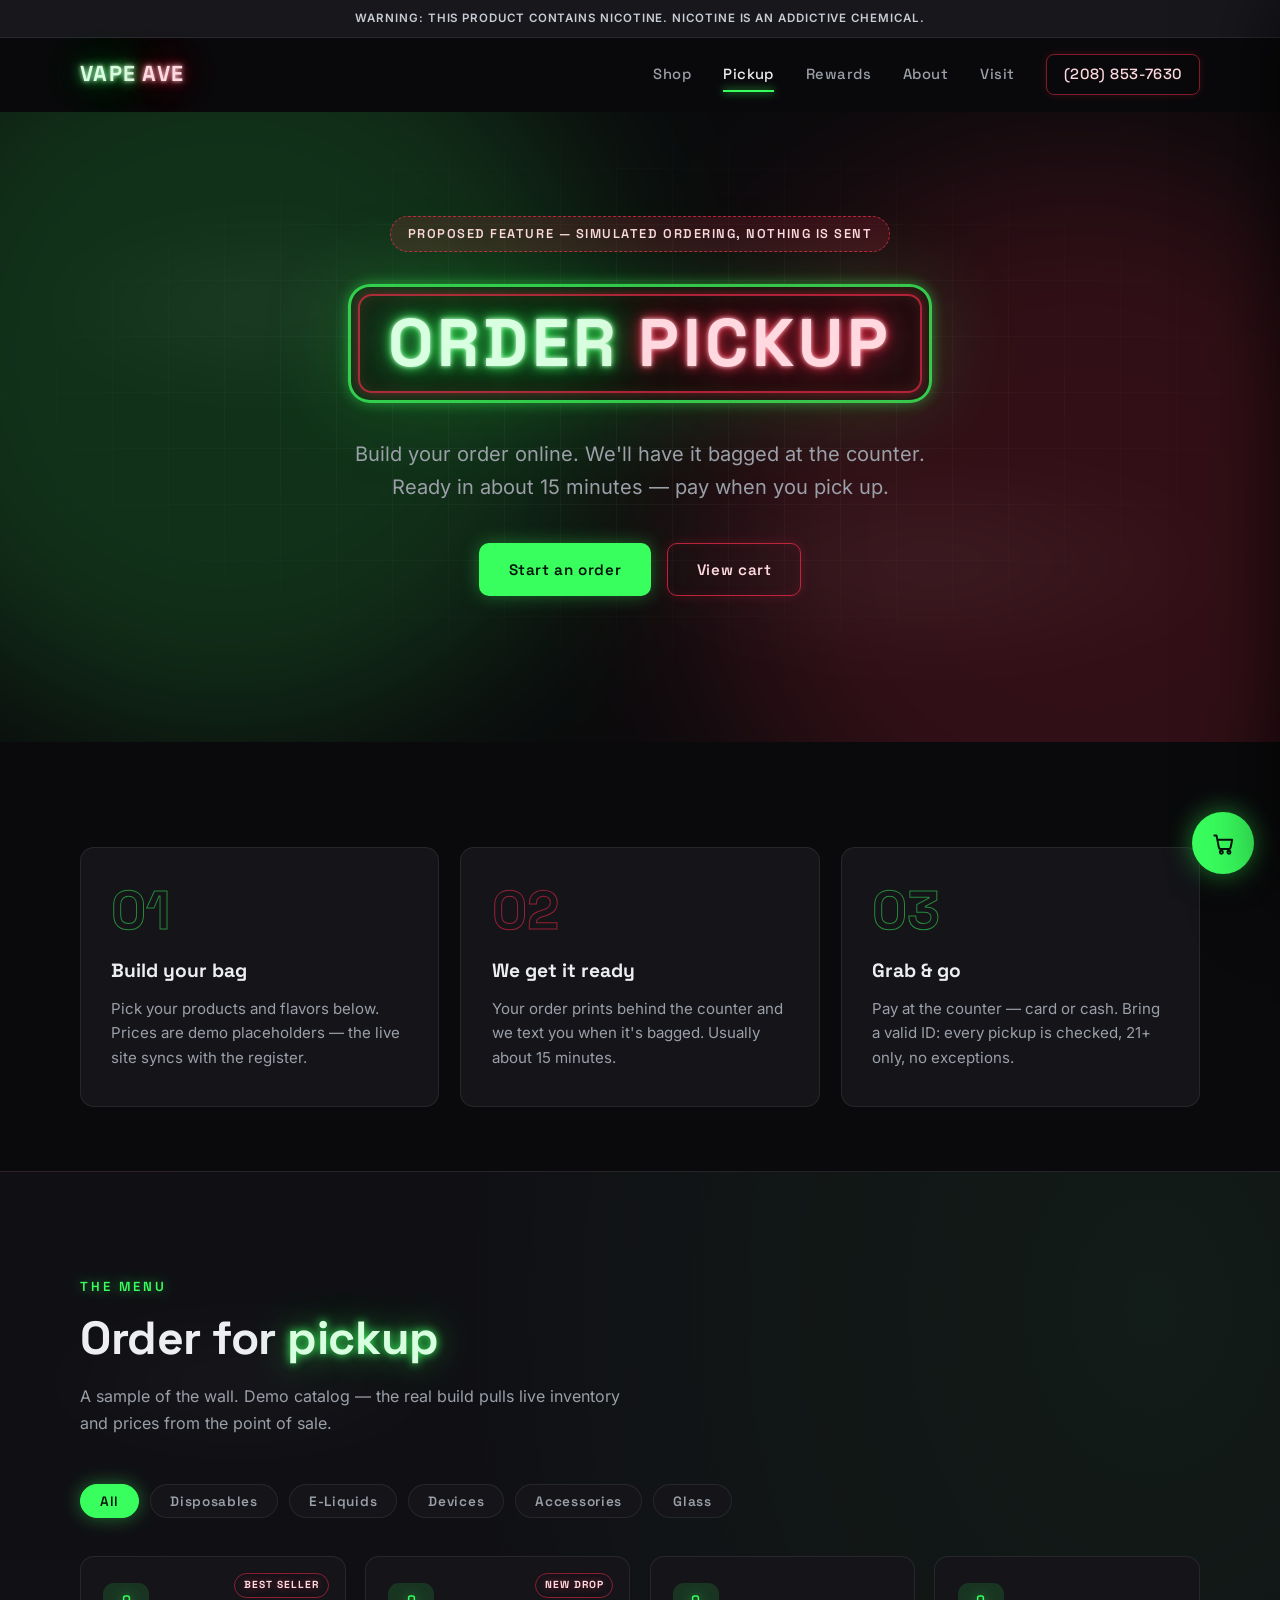
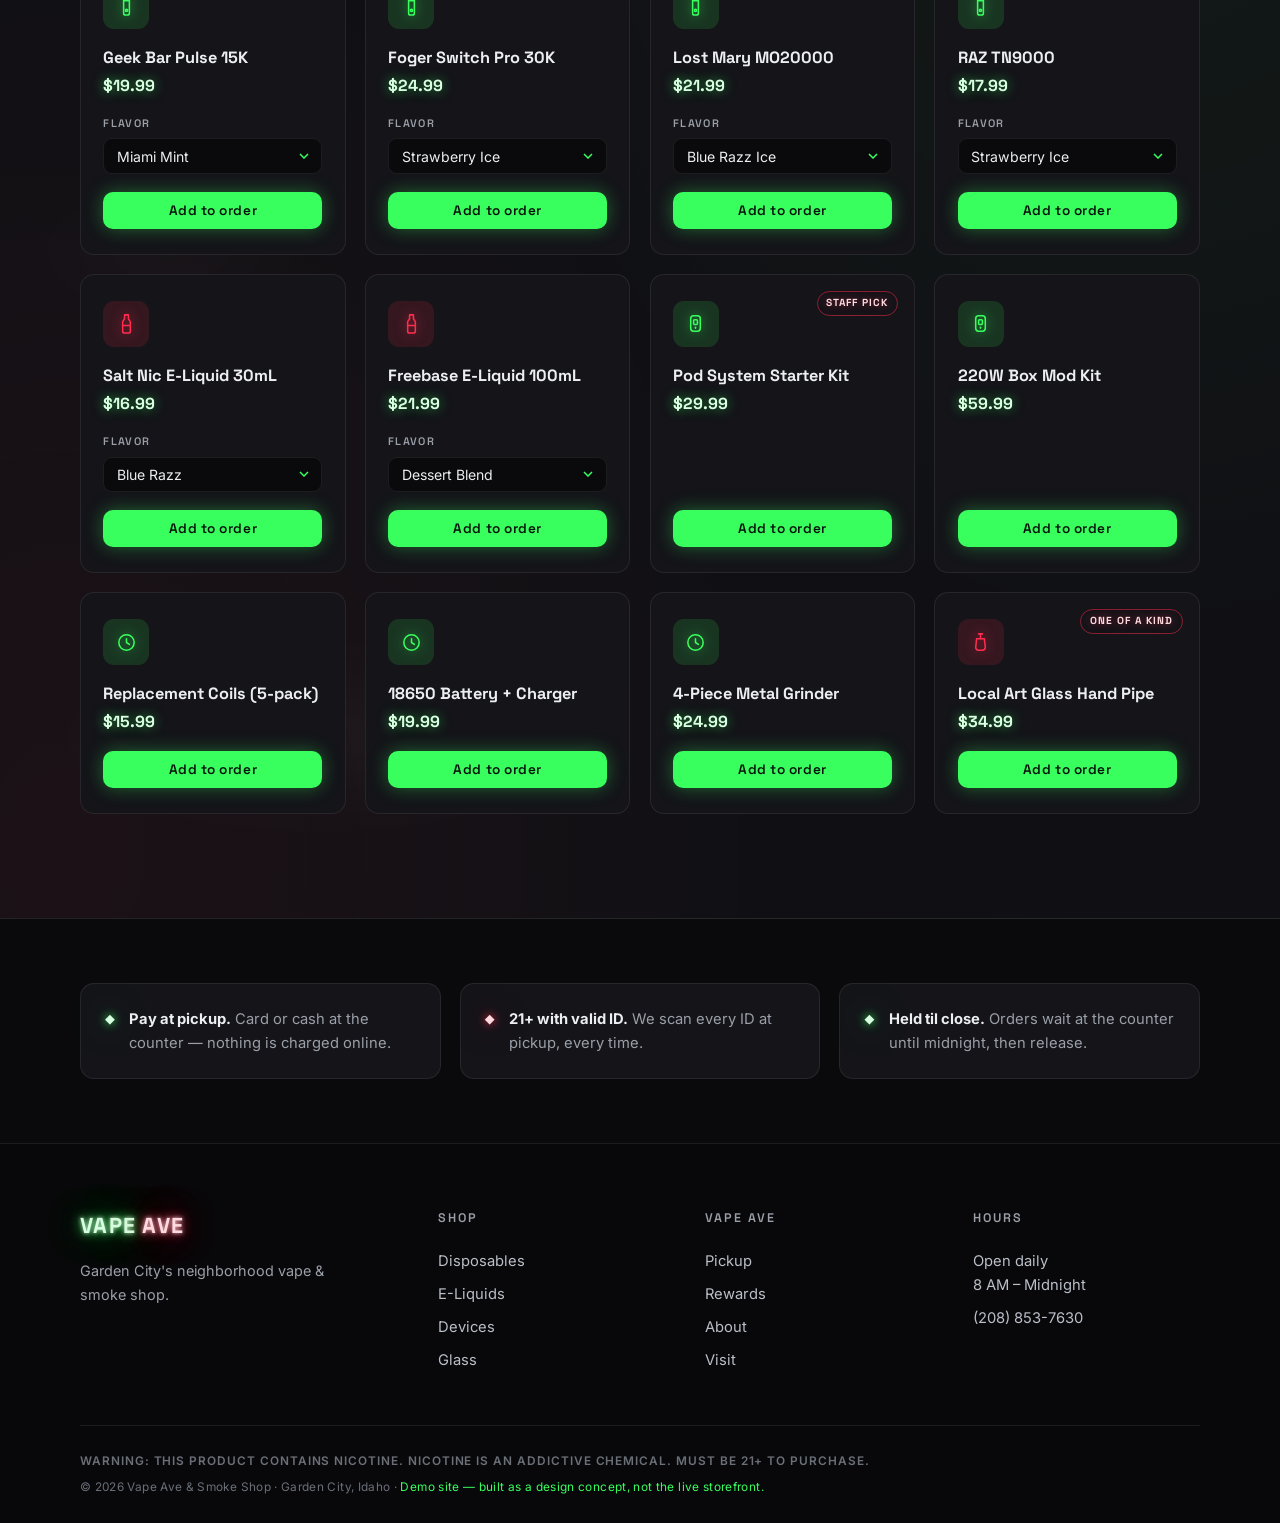
==== commit 1adcd689: "Add wind-drift clouds and ambient animation to rewards banner and icons Soft clouds now drift throug" ====
--- a/order.html
+++ b/order.html
@@ -7,7 +7,7 @@
   <meta name="description" content="Order ahead from Vape Ave & Smoke Shop and skip the line. Build your order online, pick up at the counter in Garden City, Idaho. Pay at pickup — 21+ with valid ID.">
   <link rel="preload" href="fonts/space-grotesk-var.woff2" as="font" type="font/woff2" crossorigin>
   <link rel="preload" href="fonts/inter-var.woff2" as="font" type="font/woff2" crossorigin>
-  <link rel="stylesheet" href="css/style.css">
+  <link rel="stylesheet" href="css/style.css?v=5">
   <link rel="icon" href="data:image/svg+xml,<svg xmlns='http://www.w3.org/2000/svg' viewBox='0 0 100 100'><text y='.9em' font-size='90'>💨</text></svg>">
 </head>
 <body>
@@ -92,6 +92,7 @@
 
     <!-- ============ MENU ============ -->
     <section class="section section--menu" id="menu">
+      <div class="section-clouds" aria-hidden="true"><i></i><i></i><i></i></div>
       <div class="container">
         <p class="section__eyebrow reveal">The menu</p>
         <h2 class="section__title reveal">Order for <span class="glow-green">pickup</span></h2>
@@ -238,7 +239,7 @@
     </div>
   </footer>
 
-  <script src="js/main.js"></script>
-  <script src="js/order.js"></script>
+  <script src="js/main.js?v=4"></script>
+  <script src="js/order.js?v=4"></script>
 </body>
 </html>
--- a/css/style.css
+++ b/css/style.css
@@ -49,7 +49,12 @@
 
 * { margin: 0; padding: 0; box-sizing: border-box; }
 
-html { scroll-behavior: smooth; scroll-padding-top: 90px; }
+html {
+  scroll-behavior: smooth;
+  scroll-padding-top: 90px;
+  overflow-x: hidden;
+  overflow-x: clip;
+}
 
 body {
   background: var(--bg);
@@ -59,6 +64,7 @@
   line-height: 1.65;
   -webkit-font-smoothing: antialiased;
   overflow-x: hidden;
+  overflow-x: clip;
 }
 
 img { max-width: 100%; display: block; }
@@ -310,7 +316,26 @@
   .hero__vapor i,
   .ticker__track i,
   .rewards-banner__card,
+  .hero__stars::after,
+  .skyline__beacon,
+  .street__main::before,
+  .trail,
+  .sign--cross,
+  .section-clouds i,
+  .point-pill,
+  .rewards-banner__badge,
+  .concept-badge,
+  .loyalty-card::after,
+  .loyalty-card__points em,
+  .loyalty-card__bar i::after,
+  .loyalty-card__tier,
+  .cat-card__icon,
+  .product__icon,
+  .perk h4 span,
+  .about__list i,
+  .pickup-note i,
   .btn::before { animation: none !important; }
+  .trail { display: none; }
   .hero__vapor { display: none; }
   html { scroll-behavior: auto; }
 }
@@ -679,6 +704,302 @@
 }
 
 /* ==========================================================================
+   NIGHT INTERSECTION SCENE (homepage hero)
+   Sky → stars → clouds → skyline → tilted ground plane with an
+   intersection and long-exposure traffic light-trails.
+   ========================================================================== */
+
+.hero--street {
+  background: linear-gradient(180deg, #07070a 0%, #0a0a0f 55%, #0c0c11 100%);
+}
+
+/* Stars — two offset dot layers, one twinkling */
+.hero__stars {
+  position: absolute;
+  inset: 0 0 45% 0;
+  pointer-events: none;
+  background-image:
+    radial-gradient(circle, rgba(255, 255, 255, 0.65) 0 1px, transparent 1.6px),
+    radial-gradient(circle, rgba(255, 255, 255, 0.4) 0 1px, transparent 1.4px);
+  background-size: 210px 180px, 140px 120px;
+  background-position: 0 0, 70px 45px;
+  opacity: 0.4;
+  mask-image: linear-gradient(180deg, black 55%, transparent);
+  -webkit-mask-image: linear-gradient(180deg, black 55%, transparent);
+}
+
+.hero__stars::after {
+  content: "";
+  position: absolute;
+  inset: 0;
+  background-image: radial-gradient(circle, rgba(255, 255, 255, 0.9) 0 1.2px, transparent 1.8px);
+  background-size: 320px 260px;
+  background-position: 140px 80px;
+  animation: starTwinkle 4.5s ease-in-out infinite;
+}
+
+@keyframes starTwinkle {
+  0%, 100% { opacity: 0.15; }
+  50% { opacity: 0.6; }
+}
+
+.hero__cloud--3 {
+  width: 420px;
+  height: 150px;
+  top: 34%;
+  left: 30%;
+  opacity: 0.04;
+  animation: cloudDrift 84s linear -55s infinite;
+}
+
+/* Skyline sits on the horizon (top edge of the road plane) */
+.hero__skyline {
+  position: absolute;
+  left: 0;
+  right: 0;
+  bottom: 34%;
+  width: 100%;
+  height: clamp(90px, 14vw, 170px);
+  pointer-events: none;
+}
+
+.skyline__wins rect { fill: rgba(236, 238, 241, 0.13); }
+.skyline__wins .skyline__win--g { fill: rgba(57, 255, 94, 0.5); }
+.skyline__wins .skyline__win--r { fill: rgba(255, 45, 77, 0.45); }
+
+.skyline__beacon {
+  fill: var(--red);
+  animation: beaconBlink 2.6s ease-in-out infinite;
+}
+
+@keyframes beaconBlink {
+  0%, 100% { opacity: 0.15; }
+  50% { opacity: 1; }
+}
+
+/* Ground plane, tilted into perspective */
+.hero__street {
+  position: absolute;
+  left: -12%;
+  right: -12%;
+  bottom: 0;
+  height: 34%;
+  pointer-events: none;
+  perspective: 460px;
+  perspective-origin: 50% 0%;
+  overflow: hidden;
+}
+
+.street__plane {
+  position: absolute;
+  left: 0;
+  right: 0;
+  top: 0;
+  height: 340%;
+  transform-origin: 50% 0;
+  transform: rotateX(58deg);
+  background:
+    radial-gradient(ellipse 70% 40% at 50% 0%, rgba(255, 255, 255, 0.045), transparent 70%),
+    linear-gradient(180deg, #101015 0%, #0b0b0e 100%);
+}
+
+/* Cross street — traffic runs left/right */
+.street__cross {
+  position: absolute;
+  left: -2%;
+  right: -2%;
+  top: 5%;
+  height: 22%;
+  background: #17171d;
+  border-top: 2px solid rgba(255, 255, 255, 0.14);
+  border-bottom: 2px solid rgba(255, 255, 255, 0.14);
+}
+
+.street__cross::before {
+  content: "";
+  position: absolute;
+  left: 0;
+  right: 0;
+  top: 50%;
+  height: 4px;
+  margin-top: -2px;
+  background: repeating-linear-gradient(90deg,
+    rgba(255, 214, 120, 0.4) 0 60px, transparent 60px 140px);
+}
+
+/* Main street — runs toward the viewer, dashes crawl forward */
+.street__main {
+  position: absolute;
+  left: 50%;
+  top: 0;
+  bottom: 0;
+  width: 36%;
+  transform: translateX(-50%);
+  background: #17171d;
+  border-left: 3px solid rgba(255, 255, 255, 0.14);
+  border-right: 3px solid rgba(255, 255, 255, 0.14);
+}
+
+.street__main::before {
+  content: "";
+  position: absolute;
+  top: 0;
+  bottom: 0;
+  left: 50%;
+  width: 5px;
+  margin-left: -2.5px;
+  background: repeating-linear-gradient(180deg,
+    rgba(255, 214, 120, 0.4) 0 44px, transparent 44px 140px);
+  animation: dashCrawl 2.8s linear infinite;
+}
+
+@keyframes dashCrawl {
+  from { background-position: 0 0; }
+  to { background-position: 0 140px; }
+}
+
+/* Crosswalk just past the intersection */
+.street__main::after {
+  content: "";
+  position: absolute;
+  left: 7%;
+  right: 7%;
+  top: 28.5%;
+  height: 7%;
+  background: repeating-linear-gradient(90deg,
+    rgba(255, 255, 255, 0.3) 0 34px, transparent 34px 66px);
+}
+
+/* Long-exposure traffic trails */
+.trail {
+  position: absolute;
+  border-radius: 999px;
+  filter: blur(6px);
+  opacity: 0;
+}
+
+/* Cross street: red taillights heading right */
+.trail--r1 {
+  top: 12%;
+  left: 0;
+  width: 30%;
+  height: 12px;
+  background: linear-gradient(90deg, transparent, rgba(255, 45, 77, 0.75) 65%, #ff98a8);
+  animation: trailRight 7s linear infinite;
+}
+
+/* Cross street: green headlights heading left */
+.trail--g1 {
+  top: 20%;
+  right: 0;
+  width: 30%;
+  height: 12px;
+  background: linear-gradient(270deg, transparent, rgba(57, 255, 94, 0.7) 65%, #b6ffc4);
+  animation: trailLeft 8.5s linear -4s infinite;
+}
+
+@keyframes trailRight {
+  0% { transform: translateX(-110%); opacity: 0; }
+  8% { opacity: 1; }
+  85% { opacity: 1; }
+  100% { transform: translateX(460%); opacity: 0; }
+}
+
+@keyframes trailLeft {
+  0% { transform: translateX(110%); opacity: 0; }
+  8% { opacity: 1; }
+  85% { opacity: 1; }
+  100% { transform: translateX(-460%); opacity: 0; }
+}
+
+/* Main street: green headlights approaching (toward viewer) */
+.trail--g2 {
+  left: calc(50% - 10%);
+  top: 26%;
+  width: 12px;
+  height: 34%;
+  background: linear-gradient(180deg, transparent, rgba(57, 255, 94, 0.7) 65%, #b6ffc4);
+  animation: trailDown 6s linear -2s infinite;
+}
+
+/* Main street: red taillights heading away */
+.trail--r2 {
+  left: calc(50% + 6%);
+  top: 26%;
+  width: 12px;
+  height: 34%;
+  background: linear-gradient(0deg, transparent, rgba(255, 45, 77, 0.7) 65%, #ff98a8);
+  animation: trailUp 7.5s linear -5s infinite;
+}
+
+@keyframes trailDown {
+  0% { transform: translateY(-90%); opacity: 0; }
+  10% { opacity: 1; }
+  85% { opacity: 1; }
+  100% { transform: translateY(260%); opacity: 0; }
+}
+
+@keyframes trailUp {
+  0% { transform: translateY(260%); opacity: 0; }
+  10% { opacity: 1; }
+  85% { opacity: 1; }
+  100% { transform: translateY(-90%); opacity: 0; }
+}
+
+/* Soft vignette so copy stays readable over the scene */
+.hero__dim {
+  position: absolute;
+  inset: 0;
+  pointer-events: none;
+  background: radial-gradient(ellipse 62% 52% at 50% 44%, rgba(5, 5, 8, 0.6), transparent 72%);
+}
+
+/* Crossed street-name blade: VAPE AVE × W STATE ST */
+.hero__sign--assembly { position: relative; display: inline-block; margin-top: 1.6rem; }
+
+.sign--cross {
+  position: absolute;
+  top: -2.2em;
+  right: -2%;
+  z-index: -1;
+  font-family: var(--font-display);
+  font-size: clamp(0.8rem, 1.7vw, 1.15rem);
+  font-weight: 700;
+  letter-spacing: 0.14em;
+  color: #ffd9df;
+  text-shadow: 0 0 6px rgba(255, 217, 223, 0.8), 0 0 16px var(--red), 0 0 40px var(--red-soft);
+  background: rgba(13, 9, 10, 0.96);
+  border: 2px solid rgba(255, 45, 77, 0.75);
+  border-radius: 9px;
+  padding: 0.45em 1.1em 0.45em 1.5em;
+  box-shadow:
+    0 0 12px rgba(255, 45, 77, 0.4),
+    inset 0 0 14px rgba(255, 45, 77, 0.12);
+  transform: rotate(3.5deg);
+  transform-origin: 12% 90%;
+  animation: bladeSway 6.5s ease-in-out infinite;
+  white-space: nowrap;
+}
+
+/* Mounting bolt where the blades cross */
+.sign--cross__bolt {
+  position: absolute;
+  left: 0.55em;
+  top: 50%;
+  width: 8px;
+  height: 8px;
+  margin-top: -4px;
+  border-radius: 50%;
+  background: #2a2a31;
+  box-shadow: inset 0 1px 2px rgba(255, 255, 255, 0.25), 0 0 6px rgba(0, 0, 0, 0.6);
+}
+
+@keyframes bladeSway {
+  0%, 100% { transform: rotate(3.5deg); }
+  50% { transform: rotate(2.2deg); }
+}
+
+/* ==========================================================================
    FLAVOR TICKER
    ========================================================================== */
 
@@ -728,10 +1049,48 @@
   50% { opacity: 1; }
 }
 
+/* Diamond accents pulse everywhere they appear */
+.perk h4 span,
+.about__list i,
+.pickup-note i {
+  animation: diamondPulse 3.2s ease-in-out infinite;
+}
+
+.perk:nth-child(2) h4 span,
+.about__list li:nth-child(even) i,
+.pickup-note:nth-child(2) i { animation-delay: -1.6s; }
+
 @keyframes tickerScroll {
   from { transform: translateX(0); }
   to { transform: translateX(-50%); }
 }
+
+/* ==========================================================================
+   SECTION CLOUDS — soft clouds drifting through featured sections
+   ========================================================================== */
+
+.section--rewards, .section--pickup, .section--join, .section--menu {
+  position: relative;
+  overflow: hidden;
+}
+
+.section-clouds {
+  position: absolute;
+  inset: 0;
+  pointer-events: none;
+}
+
+.section-clouds i {
+  position: absolute;
+  border-radius: 50%;
+  background: radial-gradient(ellipse at center, rgba(255, 255, 255, 0.9), transparent 65%);
+  opacity: 0.04;
+  filter: blur(30px);
+}
+
+.section-clouds i:nth-child(1) { width: 480px; height: 150px; top: 10%; animation: cloudDrift 58s linear -12s infinite; }
+.section-clouds i:nth-child(2) { width: 640px; height: 200px; bottom: 6%; animation: cloudDrift 76s linear -44s infinite reverse; }
+.section-clouds i:nth-child(3) { width: 340px; height: 120px; top: 46%; opacity: 0.03; animation: cloudDrift 66s linear -28s infinite; }
 
 /* ==========================================================================
    SECTIONS
@@ -808,6 +1167,18 @@
   align-items: center;
   justify-content: center;
   margin-bottom: 1.3rem;
+  animation: iconBob 6s ease-in-out infinite;
+}
+
+/* Stagger the bob so the grid ripples instead of marching in step */
+.cat-card:nth-child(2) .cat-card__icon { animation-delay: -1.2s; }
+.cat-card:nth-child(3) .cat-card__icon { animation-delay: -2.4s; }
+.cat-card:nth-child(4) .cat-card__icon { animation-delay: -3.6s; }
+.cat-card:nth-child(5) .cat-card__icon { animation-delay: -4.8s; }
+
+@keyframes iconBob {
+  0%, 100% { transform: translateY(0); }
+  50% { transform: translateY(-5px); }
 }
 
 .cat-card:nth-child(even) .cat-card__icon { background: var(--red-faint); }
@@ -821,6 +1192,17 @@
   stroke-linecap: round;
   stroke-linejoin: round;
   filter: drop-shadow(0 0 6px var(--green-soft));
+  transition: transform 0.35s var(--ease), filter 0.35s;
+}
+
+/* Icon pops and brightens when its card is hovered */
+.cat-card:hover .cat-card__icon svg {
+  transform: scale(1.18) rotate(-5deg);
+  filter: drop-shadow(0 0 12px var(--green));
+}
+
+.cat-card:nth-child(even):hover .cat-card__icon svg {
+  filter: drop-shadow(0 0 12px var(--red));
 }
 
 .cat-card:nth-child(even) .cat-card__icon svg {
@@ -970,6 +1352,26 @@
 }
 
 .point-pill span { font-size: 0.78rem; color: var(--text-dim); }
+
+/* Pills bob gently, offset like things caught in the same breeze */
+.point-pill { animation: pillBob 5.5s ease-in-out infinite; }
+.point-pill:nth-child(2) { animation-delay: -1.8s; }
+.point-pill:nth-child(3) { animation-delay: -3.6s; }
+
+@keyframes pillBob {
+  0%, 100% { transform: translateY(0); }
+  50% { transform: translateY(-6px); }
+}
+
+/* Rewards badge breathes */
+.rewards-banner__badge, .concept-badge {
+  animation: badgeBreathe 4.5s ease-in-out infinite;
+}
+
+@keyframes badgeBreathe {
+  0%, 100% { box-shadow: 0 0 0 rgba(255, 45, 77, 0); }
+  50% { box-shadow: 0 0 18px rgba(255, 45, 77, 0.25); }
+}
 
 /* Loyalty card mock — floats gently, as if riding a cloud */
 .rewards-banner__card { animation: cardFloat 6.5s ease-in-out infinite; }
@@ -1002,6 +1404,30 @@
     0 0 60px rgba(255, 45, 77, 0.08);
 }
 
+/* Glossy sheen sweeps across the card every few seconds */
+.loyalty-card { position: relative; overflow: hidden; }
+
+.loyalty-card::after {
+  content: "";
+  position: absolute;
+  top: -60%;
+  bottom: -60%;
+  left: -70%;
+  width: 45%;
+  background: linear-gradient(105deg,
+    transparent, rgba(255, 255, 255, 0.05) 40%,
+    rgba(255, 255, 255, 0.11) 50%,
+    rgba(255, 255, 255, 0.05) 60%, transparent);
+  transform: rotate(10deg);
+  animation: cardSheen 7s ease-in-out infinite;
+  pointer-events: none;
+}
+
+@keyframes cardSheen {
+  0%, 55% { left: -70%; }
+  100% { left: 170%; }
+}
+
 .loyalty-card__top {
   display: flex;
   justify-content: space-between;
@@ -1029,6 +1455,12 @@
   color: #d7ffe0;
   text-shadow: 0 0 16px var(--green-soft);
   line-height: 1;
+  animation: pointsGlow 4s ease-in-out infinite;
+}
+
+@keyframes pointsGlow {
+  0%, 100% { text-shadow: 0 0 16px var(--green-soft); }
+  50% { text-shadow: 0 0 26px var(--green), 0 0 50px var(--green-soft); }
 }
 
 .loyalty-card__points span {
@@ -1054,6 +1486,31 @@
   border-radius: 6px;
   background: linear-gradient(90deg, var(--green), #a8ff5e);
   box-shadow: 0 0 12px var(--green-soft);
+  position: relative;
+  overflow: hidden;
+}
+
+/* Shimmer runs along the progress fill */
+.loyalty-card__bar i::after {
+  content: "";
+  position: absolute;
+  inset: 0;
+  width: 45%;
+  background: linear-gradient(90deg, transparent, rgba(255, 255, 255, 0.55), transparent);
+  animation: barShimmer 3s ease-in-out infinite;
+}
+
+@keyframes barShimmer {
+  0%, 30% { transform: translateX(-130%); }
+  100% { transform: translateX(330%); }
+}
+
+/* VIP chip pulses softly */
+.loyalty-card__tier { animation: tierPulse 3.8s ease-in-out infinite; }
+
+@keyframes tierPulse {
+  0%, 100% { box-shadow: 0 0 0 rgba(255, 45, 77, 0); }
+  50% { box-shadow: 0 0 14px rgba(255, 45, 77, 0.45); }
 }
 
 .loyalty-card__bottom {
@@ -1556,6 +2013,11 @@
   margin-bottom: 1.1rem;
 }
 
+.product__icon { animation: iconBob 6s ease-in-out infinite; }
+.product:nth-child(2n) .product__icon { animation-delay: -1.6s; }
+.product:nth-child(3n) .product__icon { animation-delay: -3.2s; }
+.product:nth-child(4n) .product__icon { animation-delay: -4.4s; }
+
 .product__icon svg {
   width: 23px;
   height: 23px;
@@ -1565,6 +2027,17 @@
   stroke-linecap: round;
   stroke-linejoin: round;
   filter: drop-shadow(0 0 6px var(--green-soft));
+  transition: transform 0.35s var(--ease), filter 0.35s;
+}
+
+.product:hover .product__icon svg {
+  transform: scale(1.18) rotate(-5deg);
+  filter: drop-shadow(0 0 12px var(--green));
+}
+
+.product:hover .product__icon--eliquids svg,
+.product:hover .product__icon--glass svg {
+  filter: drop-shadow(0 0 12px var(--red));
 }
 
 .product__icon--eliquids, .product__icon--glass { background: var(--red-faint); }
